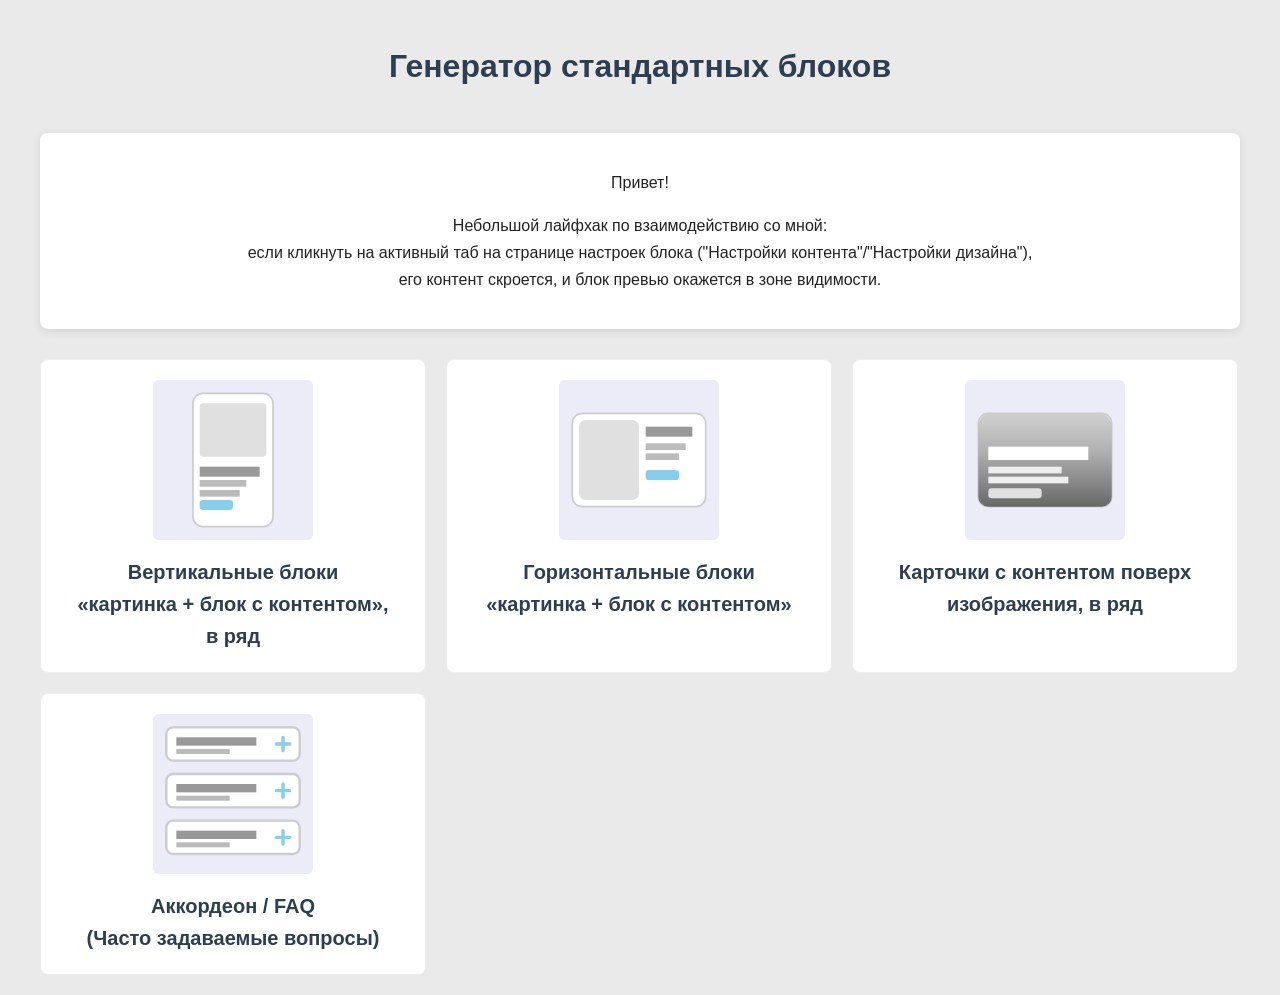
==== index.html @ a84084dd "Вдогонку, потеряла индексный файл." ====
<!DOCTYPE html>
<html lang="ru">
<head>
    <meta charset="UTF-8">
    <meta name="viewport" content="width=device-width, initial-scale=1.0">
    <title>Генератор стандартных блоков</title>
    <link rel="icon" type="image/svg+xml" href="favicon.svg">
    <link rel="stylesheet" href="styles/styles.css"> 
</head>
<body>

    <h1>Генератор стандартных блоков</h1>

    <nav id="sticky-nav" class="sticky-nav">
        <a href="#" class="nav-back" id="nav-back">← На главную</a>
        <span class="nav-separator">|</span>
        <a href="#nav-settings" class="nav-link" id="nav-settings">Настройки</a>
        <a href="#nav-preview" class="nav-link" id="nav-preview">Превью</a>
        <a href="#nav-code" class="nav-link" id="nav-code">Код</a>
        <a href="#nav-top" class="nav-link" id="nav-top">↑ Наверх</a>
    </nav>

    <div id="main-text-field" class="main-text-field">
        <div class="main-text-content">
            <p>Привет!</p>
            <p>Небольшой лайфхак по взаимодействию со мной: <br>если кликнуть на активный таб на странице настроек блока ("Настройки контента"/"Настройки дизайна"), его контент скроется, и блок превью окажется в зоне видимости.</p>
        </div>
    </div>

    <nav id="menu" class="sections-menu">
        <a class="menu-item" href="#vertical-section">
            <div class="menu-item-icon vertical"></div>
            <div class="menu-item-title">
                Вертикальные блоки<br>«картинка + блок с контентом»,<br>в ряд
            </div>
        </a>
        <a class="menu-item" href="#horizontal-section">
            <div class="menu-item-icon horizontal"></div>
            <div class="menu-item-title">
                Горизонтальные блоки<br>«картинка + блок с контентом»
            </div>
        </a>
                <a class="menu-item" href="#overlay-section">
            <div class="menu-item-icon overlay"></div>
            <div class="menu-item-title">
                Карточки с контентом поверх изображения, в ряд
            </div>
        </a>
        <a class="menu-item" href="#faq-section">
            <div class="menu-item-icon faq"></div>
            <div class="menu-item-title">
                Аккордеон / FAQ<br>(Часто задаваемые вопросы)
            </div>
        </a>
    </nav>

    <div class="section" id="vertical-section">
        <div class="back-to-menu">Выбрать другой тип блоков</div>
        <h2>Вертикальные блоки вида "картинка + блок с контентом", в ряд</h2>
        <div class="controls">
            <div class="control-group">
                <label>Количество блоков (2-6):</label>
                <input type="number" id="v-count" min="2" max="6" value="3" class="js-number-validate">
            </div>
            <div class="control-group">
                <label>Содержимое:</label>
                <div class="checkbox-group">
                    <label><input type="checkbox" id="v-img" checked> Картинка</label>
                    <label><input type="checkbox" id="v-title" checked> Заголовок</label>
                    <label><input type="checkbox" id="v-text" checked> Текст</label>
                    <label><input type="checkbox" id="v-btn" checked> Кнопка</label>
                </div>
            </div>
            <div class="control-group">
                <label>Тип ссылки:</label>
                <select id="v-link">
                    <option value="none">Без ссылки</option>
                    <option value="block">Весь блок — ссылка</option>
                    <option value="button">Только кнопка — ссылка</option>
                </select>
            </div>

            <div class="settings-tabs-container">
                <div class="tabs-header">
                    <div class="tab-btn active" data-tab="content">Настройки контента</div>
                    <div class="tab-btn" data-tab="advanced">Настройки дизайна</div>
                </div>
                <div class="tab-content content-settings">
                    <div class="settings-groups-wrapper">
                        <div class="control-group">
                            <label for="v-btn-general-text">Текст кнопки (общий для всех блоков):</label>
                            <input type="text" id="v-btn-general-text" value="Подробнее">
                        </div>
                    </div>
                    <div id="v-content-fields-container" class="content-fields-wrapper">
                        
                    </div>
                </div>
                <div class="tab-content advanced-settings hidden">
                    <div class="settings-groups-wrapper">

                        <div class="settings-group">
                            <div class="settings-group-header">Расположение и отступы</div>
                            <div class="settings-group-body">
                                <div class="control-group">
                                    <label>Расстояние между карточками (px):</label>
                                    <input type="number" id="v-gap" min="0" max="50" value="20">
                                </div>
                                <div class="control-group">
                                    <label>Выравнивание текста:</label>
                                    <select id="v-align">
                                        <option value="left">Влево</option>
                                        <option value="center">По центру</option>
                                        <option value="right">Вправо</option>
                                    </select>
                                </div>
                                <div class="control-group">
                                    <label>Выравнивание объектов:</label>
                                    <select id="v-flex-align">
                                        <option value="flex-start">Влево</option>
                                        <option value="center">По центру</option>
                                        <option value="flex-end">Вправо</option>
                                    </select>
                                </div>
                                <div class="control-group">
                                    <label>Внутренний отступ карточки (px):</label>
                                    <input type="number" id="v-padding" min="0" max="50" value="20">
                                </div>
                                <div class="control-group">
                                    <label>Скругление углов карточки (px):</label>
                                    <input type="number" id="v-radius" min="0" max="50" value="8">
                                </div>
                            </div>
                        </div>

                        <div class="settings-group">
                            <div class="settings-group-header">Граница блока</div>
                            <div class="settings-group-body">
                                <div class="control-group">
                                    <label><input type="checkbox" id="v-has-border" checked> Граница блока</label>
                                </div>
                                <div class="control-group">
                                    <label>Толщина границы (px):</label>
                                    <input type="number" id="v-border-width" min="0" max="10" value="1">
                                </div>
                                <div class="control-group">
                                    <label>Стиль границы:</label>
                                    <select id="v-border-style">
                                        <option value="solid" selected>Сплошная</option>
                                        <option value="dashed">Пунктирная</option>
                                        <option value="dotted">Точечная</option>
                                    </select>
                                </div>
                                <div class="control-group">
                                    <label>Цвет границы:</label>
                                    <input type="color" id="v-border-color" value="#eeeeee">
                                </div>
                            </div>
                        </div>

                        <div class="settings-group">
                            <div class="settings-group-header">Изображение</div>
                            <div class="settings-group-body">
                                <div class="control-group">
                                    <label>Соотношение сторон изображения (x/y):</label>
                                    <input type="text" id="v-img-aspect-ratio" value="3/2">
                                </div>
                                <div class="control-group">
                                    <label>Скругление углов изображения (px):</label>
                                    <input type="number" id="v-img-radius" min="0" max="50" value="4">
                                </div>
                                <div class="control-group">
                                    <label>Отступ изображения снизу (px):</label>
                                    <input type="number" id="v-img-margin" min="0" max="50" value="15">
                                </div>
                            </div>
                        </div>

                        <div class="settings-group">
                            <div class="settings-group-header">Заголовок</div>
                            <div class="settings-group-body">
                                <div class="control-group">
                                    <label><input type="checkbox" id="v-bold-title" checked> Жирный шрифт заголовка</label>
                                </div>
                                <div class="control-group">
                                    <label>Размер шрифта заголовка (px):</label>
                                    <input type="number" id="v-title-font-size" min="9" max="36" value="24">
                                </div>
                                <div class="control-group">
                                    <label>Цвет заголовка:</label>
                                    <input type="color" id="v-title-color" value="#333333">
                                </div>
                                <div class="control-group">
                                    <label>Отступ заголовка снизу (px):</label>
                                    <input type="number" id="v-title-margin" min="0" max="50" value="10">
                                </div>
                            </div>
                        </div>

                        <div class="settings-group">
                            <div class="settings-group-header">Текст</div>
                            <div class="settings-group-body">
                                <div class="control-group">
                                    <label>Размер шрифта текста (px):</label>
                                    <input type="number" id="v-text-font-size" min="7" max="24" value="16">
                                </div>
                                <div class="control-group">
                                    <label>Цвет текста:</label>
                                    <input type="color" id="v-text-color" value="#666666">
                                </div>
                                <div class="control-group">
                                    <label>Отступ текста снизу (px):</label>
                                    <input type="number" id="v-text-margin" min="0" max="50" value="15">
                                </div>
                            </div>
                        </div>

                        <div class="settings-group">
                            <div class="settings-group-header">Кнопка</div>
                            <div class="settings-group-body">
                                <div class="control-group">
                                    <label><input type="checkbox" id="v-wide-btn" checked> Кнопка на всю ширину</label>
                                </div>
                                <div class="control-group">
                                    <label>Цвет текста кнопки:</label>
                                    <input type="color" id="v-btn-text-color" value="#ffffff">
                                </div>
                                <div class="control-group">
                                    <label>Цвет текста кнопки при наведении:</label>
                                    <input type="color" id="v-btn-hover-text-color" value="#ffffff">
                                </div>
                                <div class="control-group">
                                    <label>Фон кнопки:</label>
                                    <input type="color" id="v-btn-color" value="#3498db">
                                </div>
                                <div class="control-group">
                                    <label>Фон кнопки при наведении:</label>
                                    <input type="color" id="v-btn-hover-color" value="#2980b9">
                                </div>
                                <div class="control-group">
                                    <label><input type="checkbox" id="v-bold-btn"> Жирный шрифт кнопки</label>
                                </div>
                                <div class="control-group">
                                    <label>Размер шрифта кнопки (px):</label>
                                    <input type="number" id="v-btn-font-size" min="7" max="24" value="16">
                                </div>
                                <div class="control-group">
                                    <label>Скругление углов кнопки (px):</label>
                                    <input type="number" id="v-btn-radius" min="0" max="50" value="4">
                                </div>
                            </div>
                        </div>

                        <div class="settings-group">
                            <div class="settings-group-header">Тени</div>
                            <div class="settings-group-body">
                                <div class="control-group">
                                    <label><input type="checkbox" id="v-enable-shadow" checked> Включить тени</label>
                                </div>      
                                <div class="control-group shadow-input-group">
                                    <label><input type="checkbox" id="v-has-shadow-always"> Постоянная тень (CSS-строка):</label>
                                    <input type="text" id="v-shadow-always-value" value="0 2px 10px rgba(0,0,0,0.1)" class="full-width-input">
                                </div>
                                <div class="control-group shadow-input-group">
                                    <label><input type="checkbox" id="v-has-shadow-hover"> Тень при наведении (CSS-строка):</label>
                                    <input type="text" id="v-shadow-hover-value" class="full-width-input"> 
                                </div>
                            </div>
                        </div>

                        <div class="settings-group">
                            <div class="settings-group-header">Кастомные CSS-классы</div>
                            <div class="settings-group-body">
                                <div class="control-group">
                                    <label for="v-custom-wrapper-class">Кастомный класс обёртки:</label>
                                    <input type="text" id="v-custom-wrapper-class" value="" placeholder="my-section my-section--cards" class="full-width-input">
                                </div>
                                <div class="control-group">
                                    <label for="v-custom-item-class">Кастомный класс item:</label>
                                    <input type="text" id="v-custom-item-class" value="" placeholder="my-card" class="full-width-input">
                                </div>
                            </div>
                        </div>

                    </div>
                </div>

            </div>

        </div>
        
        <div class="outputs">
            <div class="output-box">
                <div class="output-label">CSS
                    <button class="copy-btn" onclick="copyToClipboard('v-css', this)">Копировать</button>
                </div>
                <textarea id="v-css" readonly></textarea>
            </div>
            <div class="output-box">
                <div class="output-label">HTML
                    <button class="copy-btn" onclick="copyToClipboard('v-html', this)">Копировать</button>
                </div>
                <textarea id="v-html" readonly></textarea>
            </div>
        </div>
    </div>

    <div class="section" id="horizontal-section">
        <div class="back-to-menu">Выбрать другой тип блоков</div>
        <h2>Горизонтальные блоки вида "картинка + блок с контентом"</h2>
        <div class="controls">
            <div class="control-group">
                <label>Количество блоков (1-10):</label>
                <input type="number" id="h-count" min="1" max="10" value="3" class="js-number-validate">
            </div>
            <div class="control-group">
                <label>Содержимое (изображение есть всегда):</label>
                <div class="checkbox-group">
                    <label><input type="checkbox" id="h-title" checked> Заголовок</label>
                    <label><input type="checkbox" id="h-text" checked> Текст</label>
                    <label><input type="checkbox" id="h-btn" checked> Кнопка</label>
                </div>
            </div>
            <div class="control-group">
                <label>Настройки:</label>
                <div class="checkbox-group">
                    <label><input type="checkbox" id="h-reverse"> Начать с реверса</label>
                </div>
                <select id="h-link" style="margin-top:5px">
                    <option value="none">Без ссылки</option>
                    <option value="block">Весь блок — ссылка</option>
                    <option value="button">Только кнопка — ссылка</option>
                </select>
            </div>

            <div class="settings-tabs-container">
                <div class="tabs-header">
                    <div class="tab-btn active" data-tab="content">Настройки контента</div>
                    <div class="tab-btn" data-tab="advanced">Настройки дизайна</div>
                </div>
                 <div class="tab-content content-settings">
                    <div class="settings-groups-wrapper">
                        <div class="control-group">
                            <label for="h-btn-general-text">Текст кнопки (общий для всех блоков):</label>
                            <input type="text" id="h-btn-general-text" value="Подробнее">
                        </div>
                    </div>
                    <div id="h-content-fields-container" class="content-fields-wrapper">
                        
                    </div>
                </div>
                <div class="tab-content advanced-settings hidden">
                    <div class="settings-groups-wrapper">

                        <div class="settings-group">
                            <div class="settings-group-header">Расположение и отступы</div>
                            <div class="settings-group-body">
                                <div class="control-group">
                                    <label for="h-img-width">Ширина изображения в % (20-80):</label>
                                    <input type="number" id="h-img-width" min="20" max="80" value="50">
                                </div>
                                <div class="control-group">
                                    <label>Расстояние между блоками (px):</label>
                                    <input type="number" id="h-gap" min="0" max="100" value="30">
                                </div>
                                <div class="control-group">
                                    <label>Внутренний отступ карточки (px):</label>
                                    <input type="number" id="h-padding" min="0" max="50" value="20">
                                </div>
                                <div class="control-group">
                                    <label>Скругление углов блока (px):</label>
                                    <input type="number" id="h-radius" min="0" max="50" value="8">
                                </div>
                                <div class="control-group">
                                    <label>Скругление картинки (px):</label>
                                    <input type="number" id="h-img-radius" min="0" max="50" value="4">
                                </div>
                            </div>
                        </div>

                        <div class="settings-group">
                            <div class="settings-group-header">Граница блока</div>
                            <div class="settings-group-body">
                                <div class="control-group">
                                    <label><input type="checkbox" id="h-has-border"> Включить границу</label>
                                </div>
                                <div class="control-group">
                                    <label>Цвет границы:</label>
                                    <input type="color" id="h-border-color" value="#eeeeee">
                                </div>
                                <div class="control-group">
                                    <label>Толщина границы (px):</label>
                                    <input type="number" id="h-border-width" min="0" max="10" value="1">
                                </div>
                            </div>
                        </div>

                        <div class="settings-group">
                            <div class="settings-group-header">Текст и заголовок</div>
                            <div class="settings-group-body">
                                <div class="control-group">
                                    <label>Размер шрифта заголовка (px):</label>
                                    <input type="number" id="h-title-font-size" min="12" max="48" value="20">
                                </div>
                                <div class="control-group">
                                    <label>Цвет заголовка:</label>
                                    <input type="color" id="h-title-color" value="#333333">
                                </div>
                                <div class="control-group">
                                    <label>Размер шрифта текста (px):</label>
                                    <input type="number" id="h-text-font-size" min="10" max="24" value="16">
                                </div>
                                <div class="control-group">
                                    <label>Цвет текста:</label>
                                    <input type="color" id="h-text-color" value="#666666">
                                </div>
                            </div>
                        </div>

                        <div class="settings-group">
                            <div class="settings-group-header">Кнопка</div>
                            <div class="settings-group-body">
                                <div class="control-group">
                                    <label>Цвет текста кнопки:</label>
                                    <input type="color" id="h-btn-text-color" value="#ffffff">
                                </div>
                                <div class="control-group">
                                    <label>Цвет текста кнопки при наведении:</label>
                                    <input type="color" id="h-btn-hover-text-color" value="#ffffff">
                                </div>
                                <div class="control-group">
                                    <label>Фон кнопки:</label>
                                    <input type="color" id="h-btn-color" value="#3498db">
                                </div>
                                <div class="control-group">
                                    <label>Фон кнопки при наведении:</label>
                                    <input type="color" id="h-btn-hover-color" value="#2980b9">
                                </div>
                                <div class="control-group">
                                    <label>Размер шрифта кнопки (px):</label>
                                    <input type="number" id="h-btn-font-size" min="10" max="24" value="16">
                                </div>
                            </div>
                        </div>

                        <div class="settings-group">
                            <div class="settings-group-header">Тени</div>
                            <div class="settings-group-body">
                                <div class="control-group">
                                    <label><input type="checkbox" id="h-enable-shadow" checked> Включить тени</label>
                                </div>      
                                <div class="control-group shadow-input-group">
                                    <label><input type="checkbox" id="h-has-shadow-always"> Постоянная тень (CSS-строка):</label>
                                    <input type="text" id="h-shadow-always-value" value="0 2px 10px rgba(0,0,0,0.1)" class="full-width-input">
                                </div>
                                <div class="control-group shadow-input-group">
                                    <label><input type="checkbox" id="h-has-shadow-hover"> Тень при наведении (CSS-строка):</label>
                                    <input type="text" id="h-shadow-hover-value" class="full-width-input"> 
                                </div>
                            </div>
                        </div>

                        <div class="settings-group">
                            <div class="settings-group-header">Кастомные CSS-классы</div>
                            <div class="settings-group-body">
                                <div class="control-group">
                                    <label for="h-custom-wrapper-class">Кастомный класс обёртки:</label>
                                    <input type="text" id="h-custom-wrapper-class" value="" placeholder="my-section my-section--rows" class="full-width-input">
                                </div>
                                <div class="control-group">
                                    <label for="h-custom-item-class">Кастомный класс item:</label>
                                    <input type="text" id="h-custom-item-class" value="" placeholder="my-row" class="full-width-input">
                                </div>
                            </div>
                        </div>

                    </div>
                </div>
            </div>
        </div>
        
        <div class="outputs">
            <div class="output-box">
                <div class="output-label">CSS
                    <button class="copy-btn" onclick="copyToClipboard('h-css', this)">Копировать</button>
                </div>
                <textarea id="h-css" readonly></textarea>
            </div>
            <div class="output-box">
                <div class="output-label">HTML
                    <button class="copy-btn" onclick="copyToClipboard('h-html', this)">Копировать</button>
                </div>
                <textarea id="h-html" readonly></textarea>
            </div>
        </div>
    </div>

    <div class="section" id="overlay-section">
        <div class="back-to-menu">Выбрать другой тип блоков</div>
        <h2>Карточки с контентом поверх изображения, в ряд</h2>
        <div class="controls">
            <div class="control-group">
                <label>Количество в ряду (1-6):</label>
                <input type="number" id="o-count" min="1" max="6" value="3" class="js-number-validate">
            </div>        
            <div class="control-group">
                <label>Содержимое:</label>
                <div class="checkbox-group">
                    <label><input type="checkbox" id="o-title" checked> Заголовок</label>
                    <label><input type="checkbox" id="o-text" checked> Текст</label>
                    <label><input type="checkbox" id="o-btn" checked> Кнопка</label>
                </div>
            </div>
            <div class="control-group">
                <label>Ссылка:</label>
                <select id="o-link">
                    <option value="none">Нет</option>
                    <option value="block">Вся карточка</option>
                    <option value="button">Только кнопка</option>
                </select>
            </div>

            <div class="settings-tabs-container">
                <div class="tabs-header">
                    <div class="tab-btn active" data-tab="content">Настройки контента</div>
                    <div class="tab-btn" data-tab="advanced">Настройки дизайна</div>
                </div>
                 <div class="tab-content content-settings">
                    <div class="settings-groups-wrapper">
                        <div class="control-group">
                            <label for="o-btn-general-text">Текст кнопки (общий для всех блоков):</label>
                            <input type="text" id="o-btn-general-text" value="Подробнее">
                        </div>
                    </div>
                    <div id="o-content-fields-container" class="content-fields-wrapper">
                        
                    </div>
                </div>
                <div class="tab-content advanced-settings hidden">
                    <div class="settings-groups-wrapper">

                        <div class="settings-group">
                            <div class="settings-group-header">Расположение и отступы</div>
                            <div class="settings-group-body">
                                <div class="control-group">
                                    <label>Соотношение сторон:</label>
                                    <select id="o-ratio">
                                        <option value="3/2">3:2 (Альбомное)</option>
                                        <option value="1/1">1:1 (Квадрат)</option>
                                        <option value="unset">Под контент</option>
                                    </select>
                                </div>
                                <div class="control-group">
                                    <label>Выравнивание текста:</label>
                                    <select id="o-align">
                                        <option value="left">Слева</option>
                                        <option value="center">По центру</option>
                                        <option value="right">Справа</option>
                                    </select>
                                </div>
                                <div class="control-group">
                                    <label>Вертикальное выравнивание:</label>
                                    <select id="o-valign">
                                        <option value="flex-start">Сверху</option>
                                        <option value="center">По центру</option>
                                        <option value="flex-end" selected>Снизу</option>
                                        <option value="stretch-bottom-button">Растянуть + кнопка внизу</option>
                                    </select>
                                </div>
                                <div class="control-group">
                                    <label>Углы карточки:</label>
                                    <select id="o-radius">
                                        <option value="12px">Скругленные</option>
                                        <option value="0px">Прямые</option>
                                    </select>
                                </div>
                            </div>
                        </div>

                        <div class="settings-group">
                            <div class="settings-group-header">Текст и заголовок</div>
                            <div class="settings-group-body">
                                <div class="control-group">
                                    <label><input type="checkbox" id="o-bold-title" checked> Жирный шрифт заголовка</label>
                                </div>
                                <div class="control-group">
                                    <label>Размер шрифта заголовка (px):</label>
                                    <input type="number" id="o-title-font-size" min="12" max="48" value="24">
                                </div>
                                <div class="control-group">
                                    <label>Цвет заголовка:</label>
                                    <input type="color" id="o-title-color" value="#ffffff">
                                </div>
                                <div class="control-group">
                                    <label>Размер шрифта текста (px):</label>
                                    <input type="number" id="o-text-font-size" min="10" max="24" value="16">
                                </div>
                                <div class="control-group">
                                    <label>Цвет текста:</label>
                                    <input type="color" id="o-text-color" value="#ffffff">
                                </div>
                            </div>
                        </div>

                        <div class="settings-group">
                            <div class="settings-group-header">Кнопка</div>
                            <div class="settings-group-body">
                                <div class="control-group">
                                    <label>Цвет текста кнопки:</label>
                                    <input type="color" id="o-btn-text-color" value="#000000">
                                </div>
                                <div class="control-group">
                                    <label>Цвет текста кнопки при наведении:</label>
                                    <input type="color" id="o-btn-hover-text-color" value="#000000">
                                </div>
                                <div class="control-group">
                                    <label>Фон кнопки:</label>
                                    <input type="color" id="o-btn-color" value="#ffffff">
                                </div>
                                <div class="control-group">
                                    <label>Фон кнопки при наведении:</label>
                                    <input type="color" id="o-btn-hover-color" value="#f0f0f0">
                                </div>
                                <div class="control-group">
                                    <label>Размер шрифта кнопки (px):</label>
                                    <input type="number" id="o-btn-font-size" min="10" max="24" value="16">
                                </div>
                                <div class="control-group">
                                    <label>Скругление углов кнопки (px):</label>
                                    <input type="number" id="o-btn-radius" min="0" max="50" value="4">
                                </div>
                            </div>
                        </div>

                        <div class="settings-group">
                            <div class="settings-group-header">Градиент (overlay)</div>
                            <div class="settings-group-body">
                                <div class="control-group">
                                    <label><input type="checkbox" id="o-enable-custom-gradient" checked> Включить кастомный градиент</label>
                                </div>
                                <div class="control-group full-width">
                                    <label for="o-gradient-value">CSS-строка градиента:</label>
                                    <input type="text" id="o-gradient-value" value="linear-gradient(to top, rgba(0,0,0,0.8) 0%, rgba(0,0,0,0.2) 60%, transparent 100%)" class="full-width-input">
                                </div>
                            </div>
                        </div>

                        <div class="settings-group">
                            <div class="settings-group-header">Кастомные CSS-классы</div>
                            <div class="settings-group-body">
                                <div class="control-group">
                                    <label for="o-custom-wrapper-class">Кастомный класс обёртки:</label>
                                    <input type="text" id="o-custom-wrapper-class" value="" placeholder="my-section my-section--overlay" class="full-width-input">
                                </div>
                                <div class="control-group">
                                    <label for="o-custom-item-class">Кастомный класс item:</label>
                                    <input type="text" id="o-custom-item-class" value="" placeholder="my-overlay-card" class="full-width-input">
                                </div>
                            </div>
                        </div>

                    </div>
                </div>
            </div>

        </div>
        
        <div class="outputs">
            <div class="output-box">
                <div class="output-label">CSS
                    <button class="copy-btn" onclick="copyToClipboard('o-css', this)">Копировать</button>
                </div>
                <textarea id="o-css" readonly></textarea>
            </div>
            <div class="output-box">
                <div class="output-label">HTML
                    <button class="copy-btn" onclick="copyToClipboard('o-html', this)">Копировать</button>
                </div>
                <textarea id="o-html" readonly></textarea>
            </div>
        </div>
    </div>

        <div class="section" id="faq-section">
        <div class="back-to-menu">Выбрать другой тип блоков</div>
        <h2>Аккордеон / FAQ (Часто задаваемые вопросы)</h2>
        <div class="controls">
            <div class="control-group">
                <label>Количество вопросов (1-20):</label>
                <input type="number" id="f-count" min="1" max="20" value="3" class="js-number-validate">
            </div>

            <div class="settings-tabs-container">
                <div class="tabs-header">
                    <div class="tab-btn active" data-tab="content">Настройки контента</div>
                    <div class="tab-btn" data-tab="advanced">Настройки дизайна</div>
                </div>
                <div class="tab-content content-settings">
                    <div id="f-content-fields-container" class="content-fields-wrapper">

                    </div>
                </div>
                <div class="tab-content advanced-settings hidden">
                    <div class="settings-groups-wrapper">

                        <div class="settings-group">
                            <div class="settings-group-header">Отступы и фон</div>
                            <div class="settings-group-body">
                                <div class="control-group">
                                    <label>Расстояние между блоками (px):</label>
                                    <input type="number" id="f-gap" min="0" max="50" value="10">
                                </div>
                                <div class="control-group">
                                    <label>Внутренний отступ (px):</label>
                                    <input type="number" id="f-padding" min="0" max="50" value="20">
                                </div>
                                <div class="control-group">
                                    <label>Скругление углов (px):</label>
                                    <input type="number" id="f-radius" min="0" max="50" value="8">
                                </div>
                                <div class="control-group">
                                    <label>Фон вопроса:</label>
                                    <input type="color" id="f-title-bg-color" value="#f9f9f9">
                                </div>
                                <div class="control-group">
                                    <label>Фон вопроса при наведении:</label>
                                    <input type="color" id="f-title-hover-bg-color" value="#f0f0f0">
                                </div>
                                <div class="control-group">
                                    <label>Фон ответа:</label>
                                    <input type="color" id="f-content-bg-color" value="#ffffff">
                                </div>
                            </div>
                        </div>

                        <div class="settings-group">
                            <div class="settings-group-header">Граница</div>
                            <div class="settings-group-body">
                                <div class="control-group">
                                    <label><input type="checkbox" id="f-has-border" checked> Включить границу</label>
                                </div>
                                <div class="control-group">
                                    <label>Толщина границы (px):</label>
                                    <input type="number" id="f-border-width" min="0" max="10" value="1">
                                </div>
                                <div class="control-group">
                                    <label>Цвет границы:</label>
                                    <input type="color" id="f-border-color" value="#eeeeee">
                                </div>
                            </div>
                        </div>

                        <div class="settings-group">
                            <div class="settings-group-header">Шрифт и иконка</div>
                            <div class="settings-group-body">
                                <div class="control-group">
                                    <label><input type="checkbox" id="f-bold-title" checked> Жирный шрифт вопроса</label>
                                </div>
                                <div class="control-group">
                                    <label>Размер шрифта вопроса (px):</label>
                                    <input type="number" id="f-title-font-size" min="12" max="36" value="18">
                                </div>
                                <div class="control-group">
                                    <label>Цвет шрифта вопроса:</label>
                                    <input type="color" id="f-title-color" value="#333333">
                                </div>
                                <div class="control-group">
                                    <label>Размер шрифта ответа (px):</label>
                                    <input type="number" id="f-text-font-size" min="10" max="24" value="15">
                                </div>
                                <div class="control-group">
                                    <label>Цвет шрифта ответа:</label>
                                    <input type="color" id="f-text-color" value="#666666">
                                </div>
                                <div class="control-group">
                                    <label>Тип иконки:</label>
                                    <select id="f-icon-type">
                                        <option value="plus" selected>Плюс / Минус</option>
                                        <option value="chevron">Стрелочка</option>
                                    </select>
                                </div>
                                <div class="control-group">
                                    <label>Цвет иконки:</label>
                                    <input type="color" id="f-icon-color" value="#7e5daf">
                                </div>
                            </div>
                        </div>

                        <div class="settings-group">
                            <div class="settings-group-header">Кастомные классы</div>
                            <div class="settings-group-body">
                                <div class="control-group">
                                    <label>Кастомный класс обёртки:</label>
                                    <input type="text" id="f-custom-wrapper-class" placeholder="my-faq">
                                </div>
                                <div class="control-group">
                                    <label>Кастомный класс вопроса:</label>
                                    <input type="text" id="f-custom-item-class" placeholder="my-faq-item">
                                </div>
                            </div>
                        </div>

                    </div>
                </div>

            </div>

        </div>
        
        <div class="outputs">
            <div class="output-box">
                <div class="output-label">CSS
                    <button class="copy-btn" onclick="copyToClipboard('f-css', this)">Копировать</button>
                </div>
                <textarea id="f-css" readonly></textarea>
            </div>
            <div class="output-box">
                <div class="output-label">HTML
                    <button class="copy-btn" onclick="copyToClipboard('f-html', this)">Копировать</button>
                </div>
                <textarea id="f-html" readonly></textarea>
            </div>
        </div>
    </div>

    <script src="js/common.js"></script>
    <script src="js/vertical.js"></script>
    <script src="js/horizontal.js"></script>
    <script src="js/overlay.js"></script>
    <script src="js/faq.js"></script>
</body>
</html>
---- styles/styles.css ----
body {
    font-family: -apple-system, BlinkMacSystemFont, "Segoe UI", Roboto, Helvetica, Arial, sans-serif;
    line-height: 1.6;
    color: #333;
    max-width: 1200px;
    margin: 0 auto;
    padding: 20px;
    background-color: #eaeaea;
}
h1, h2 { 
    color: #2c3e50; 
}
h1 {
    margin-bottom: 40px;
    text-align: center;
}
h2 {
    margin-top: 0;
}
.section {
    background: #fff;
    padding: 20px;
    border-radius: 8px;
    box-shadow: 0 2px 10px rgba(0,0,0,0.1);
    margin-bottom: 30px;
}
.section {
    display: none;
}
.sections-menu {
    display: flex;
    flex-wrap: wrap;
    gap: 20px;
    padding: 0;
    box-shadow: none;
    background: transparent;
}
.menu-item {
    display: flex;
    flex-direction: column;
    align-items: center;
    text-align: center;
    width: calc(33% - 10px);
    border-radius: 8px;
    padding: 20px;
    box-sizing: border-box;
    border: 1px solid #eeeeee;
    transition: 0.3s;
    cursor: pointer;
    text-decoration: none;
    background: #fff;
}
.menu-item-icon {
    width: 160px;
    height: 160px;
    background-position: center;
    background-repeat: no-repeat;
    background-size: contain;
    margin-bottom: 16px;
    flex-shrink: 0;
    background-color: #ebecf7;
    border-radius: 6px;
}
.menu-item-icon.vertical {
    background-image: url('../img/vertical-icon.svg');
}
.menu-item-icon.horizontal {
    background-image: url('../img/horizontal-icon.svg');
}
.menu-item-icon.overlay {
    background-image: url('../img/overlay-icon.svg');
}
.menu-item-icon.faq {
    background-image: url('../img/faq-icon.svg');
}
.menu-item-title {
    font-weight: 600;
    font-size: 20px;
    color: #2c3e50;
}
.menu-item:hover {
    box-shadow: 0 2px 10px rgba(0,0,0,0.1);
    text-decoration: none;
}
.menu-item:hover .menu-item-title {
    color: #7e5daf;
}

.back-to-menu {
    border-bottom: 1px dotted #7e5daf;
    color: #7e5daf;
    cursor: pointer;
    font-size: 16px;
    transition: 0.3s;
    display: flex;
    align-items: center;
    width: fit-content;
    padding: 0 6px;
    margin-bottom: 24px;
}
.back-to-menu::before {
    content: '';
    transform: rotate(45deg);
    width: 4px;
    height: 4px;
    border-left: 2px solid #7e5daf;
    border-bottom: 2px solid #7e5daf;
    flex-shrink: 0;
    margin-right: 6px;
}
.back-to-menu:hover { 
    color: #5b437e; 
}
.back-to-menu:hover::before {
    border-color: #5b437e;
}
.controls {
    display: flex;
    justify-content: space-between;
    gap: 20px;
    margin-bottom: 20px;
    flex-wrap: wrap;
}
.control-group {
    display: flex;
    flex-direction: column;
    gap: 8px;
}
label { 
    font-weight: bold; font-size: 0.9em; 
}
input[type="number"], input[type="text"], select {
    padding: 8px;
    border: 1px solid #ccc;
    border-radius: 4px;
}
input[type="color"] {
    border: 1px solid #ccc;
    border-radius: 4px;
    height: 35px;
    background: transparent;
    padding: 2px;
}
.checkbox-group {
    display: flex;
    flex-wrap: wrap;
    gap: 10px;
}
.checkbox-group label {
    font-weight: normal;
    display: flex;
    align-items: center;
    gap: 5px;
    cursor: pointer;
}
button {
    background-color: #7e5daf;
    color: white;
    border: none;
    padding: 12px 24px;
    border-radius: 4px;
    cursor: pointer;
    font-size: 16px;
    transition: background 0.3s;
}
button:hover { 
    background-color: #5b437e; 
}

.outputs {
    display: flex;
    justify-content: space-between;
    gap: 20px;
    margin-top: 20px;
}
.output-box {
    display: flex;
    flex-direction: column;
    width: calc(50% - 10px);
}
textarea {
    width: 100%;
    height: 300px;
    font-family: monospace;
    padding: 10px;
    border: 1px solid #ddd;
    border-radius: 4px;
    resize: vertical;
    background: #272822;
    color: #f8f8f2;
    box-sizing: border-box;
}
.output-label {
    font-weight: bold;
    margin-bottom: 5px;
    display: flex;
    justify-content: space-between;
    align-items: center;
    margin-bottom: 5px;
    font-weight: bold;
}

.copy-btn {
    padding: 6px 12px;
    font-size: 14px;
    cursor: pointer;
    background: #7e5daf;
    border: none;
    border-radius: 4px;
    transition: 0.3s ease-in-out;
}
.copy-btn:hover {
    background: #5b437e;
}
.live-demo-wrapper {
    margin-top: 20px;
    margin-bottom: 20px;
    padding: 20px;
    background: #f9f9f9;
    border: 2px dashed #7e5daf;
    border-radius: 8px;
}
.live-demo-wrapper h3 {
    margin-top: 0;
    margin-bottom: 0;
    color: #7e5daf;
}

.advanced-settings, 
.content-settings {
    display: flex;
    gap: 8px 24px;
    flex-wrap: wrap;
    width: 100%;
}

.advanced-settings .control-group, 
.content-settings .control-group {
    margin-bottom: 10px;
}

.settings-tabs-container {
    width: 100%;
}

.tabs-header {
    display: flex;
    justify-content: center;
    gap: 10px; 
    margin-bottom: 20px;
    background: #f4f4f4;
    padding: 6px;
    border-radius: 10px;
    width: fit-content;
    margin-left: auto;
    margin-right: auto;
}

.tab-btn {
    cursor: pointer;
    padding: 8px 20px;
    border-radius: 8px;
    transition: 0.3s;
    color: #555;
    background: transparent;
    font-size: 14px;
    font-weight: 500;
    user-select: none;
}

.tab-btn:hover {
    background: rgba(126, 93, 175, 0.1);
}

.tab-btn.active {
    background: #7e5daf; 
    color: #ffffff;   
    box-shadow: 0 4px 6px rgba(0,0,0,0.1);
}

.tab-content.hidden {
    display: none;
}

.divider {
    width: 100%;
    border: none;
    border-top: 1px dashed #ccc;
    margin: 0;
}

.settings-groups-wrapper {
    display: flex;
    flex-direction: column;
    gap: 16px;
    width: 100%;
}

.settings-group {
    background: #fafafa;
    border: 1px solid #e8e8e8;
    border-radius: 10px;
    overflow: hidden;
    transition: box-shadow 0.2s;
}

.settings-group:hover {
    box-shadow: 0 2px 8px rgba(0,0,0,0.06);
}

.settings-group-header {
    background: #7a7a7a;
    color: #ffffff;
    font-weight: 600;
    font-size: 13px;
    padding: 8px 14px;
    letter-spacing: 0.2px;
}

.settings-group-body {
    display: flex;
    flex-wrap: wrap;
    gap: 10px 20px;
    padding: 12px 14px;
    align-items: flex-start;
}

.settings-group-body .control-group {
    margin-bottom: 0;
    flex: 0 1 auto;
    min-width: 200px;
}

.settings-group-body .control-group.full-width {
    flex: 1 1 100%;
}

.settings-group-body input[type="number"],
.settings-group-body input[type="text"],
.settings-group-body select {
    background: #fff;
    border-color: #ddd;
    max-width: 240px;
}

.settings-group-body input[type="color"] {
    width: 50px;
}

.settings-group-body input[type="number"]:focus,
.settings-group-body input[type="text"]:focus,
.settings-group-body select:focus {
    border-color: #7e5daf;
    outline: none;
    box-shadow: 0 0 0 3px rgba(126, 93, 175, 0.15);
}

.content-fields-wrapper {
    display: grid;
    grid-template-columns: repeat(auto-fit, minmax(300px, 1fr));
    width: 100%;
    gap: 20px;
}

.block-content-inputs {
    background: #fafafa;
    border: 1px solid #e0e0e0;
    border-radius: 10px;
    overflow: hidden;
    transition: box-shadow 0.2s;
}

.block-content-inputs:hover {
    box-shadow: 0 3px 12px rgba(0,0,0,0.08);
}

.block-content-inputs h4 {
    margin: 0;
    padding: 8px 14px;
    font-size: 13px;
    font-weight: 600;
    color: #ffffff;
    background: #7a7a7a;
    border-bottom: none;
}

.block-content-inputs > .control-group {
    padding: 8px 14px 4px;
}

.block-content-inputs > .control-group:last-child {
    padding-bottom: 12px;
}

.block-content-inputs .control-group label {
    font-weight: 600;
    color: #444;
    font-size: 12.5px;
}

.block-content-inputs input[type="text"],
.block-content-inputs textarea {
    background: #ffffff;
    border: 1px solid #ddd;
    border-radius: 5px;
    font-size: 13px;
}

.block-content-inputs input[type="text"]:focus,
.block-content-inputs textarea:focus {
    border-color: #7e5daf;
    outline: none;
    box-shadow: 0 0 0 3px rgba(126, 93, 175, 0.15);
}

.block-content-inputs input[type="text"],
.block-content-inputs textarea {
    color: #333;
}

.block-content-inputs textarea {
    height: 70px;
    resize: vertical;
    font-family: inherit;
}

.sticky-nav {
    position: sticky;
    top: 0;
    z-index: 1000;
    display: none;
    align-items: center;
    justify-content: center;
    gap: 12px;
    background: #7e5daf;
    color: #fff;
    padding: 10px 20px;
    border-radius: 0 0 8px 8px;
    box-shadow: 0 2px 10px rgba(0,0,0,0.2);
    margin-bottom: 20px;
    flex-wrap: wrap;
}

.sticky-nav.visible {
    display: flex;
}

.sticky-nav .nav-link,
.sticky-nav .nav-back {
    color: #fff;
    text-decoration: none;
    font-size: 14px;
    font-weight: 500;
    padding: 4px 10px;
    border-radius: 4px;
    transition: background 0.2s;
    cursor: pointer;
}

.sticky-nav .nav-link:hover,
.sticky-nav .nav-back:hover {
    background: rgba(255,255,255,0.2);
    text-decoration: none;
}

.sticky-nav .nav-separator {
    color: rgba(255,255,255,0.5);
    font-size: 14px;
}

.main-text-field {
    background: #fff;
    padding: 20px;
    border-radius: 8px;
    box-shadow: 0 2px 10px rgba(0,0,0,0.1);
    margin-bottom: 30px;
    line-height: 1.7;
    color: #222;
    font-size: 16px;
    text-align: center;  
}

.main-text-content {
    max-width: 800px;
    margin-left: auto;
    margin-right: auto;
}

@media (max-width: 768px) {
    .outputs { 
        flex-direction: column;
    }
    .output-box {
        width: 100%;
    }
    .sections-menu {
        padding: 15px;
    }
    .menu-item {
        width: 100%;
        max-width: none;
        padding: 20px;
    }
    .menu-item-title {
        font-size: 20px;
    }
    .settings-group-body {
        flex-direction: column;
        gap: 10px;
    }
    .settings-group-body .control-group {
        min-width: 100%;
    }
    .settings-group-body input[type="number"],
    .settings-group-body input[type="text"],
    .settings-group-body select {
        max-width: none;
    }
    .sticky-nav {
        gap: 6px;
        padding: 8px 10px;
    }
    .sticky-nav .nav-link,
    .sticky-nav .nav-back {
        font-size: 12px;
        padding: 3px 6px;
    }
}
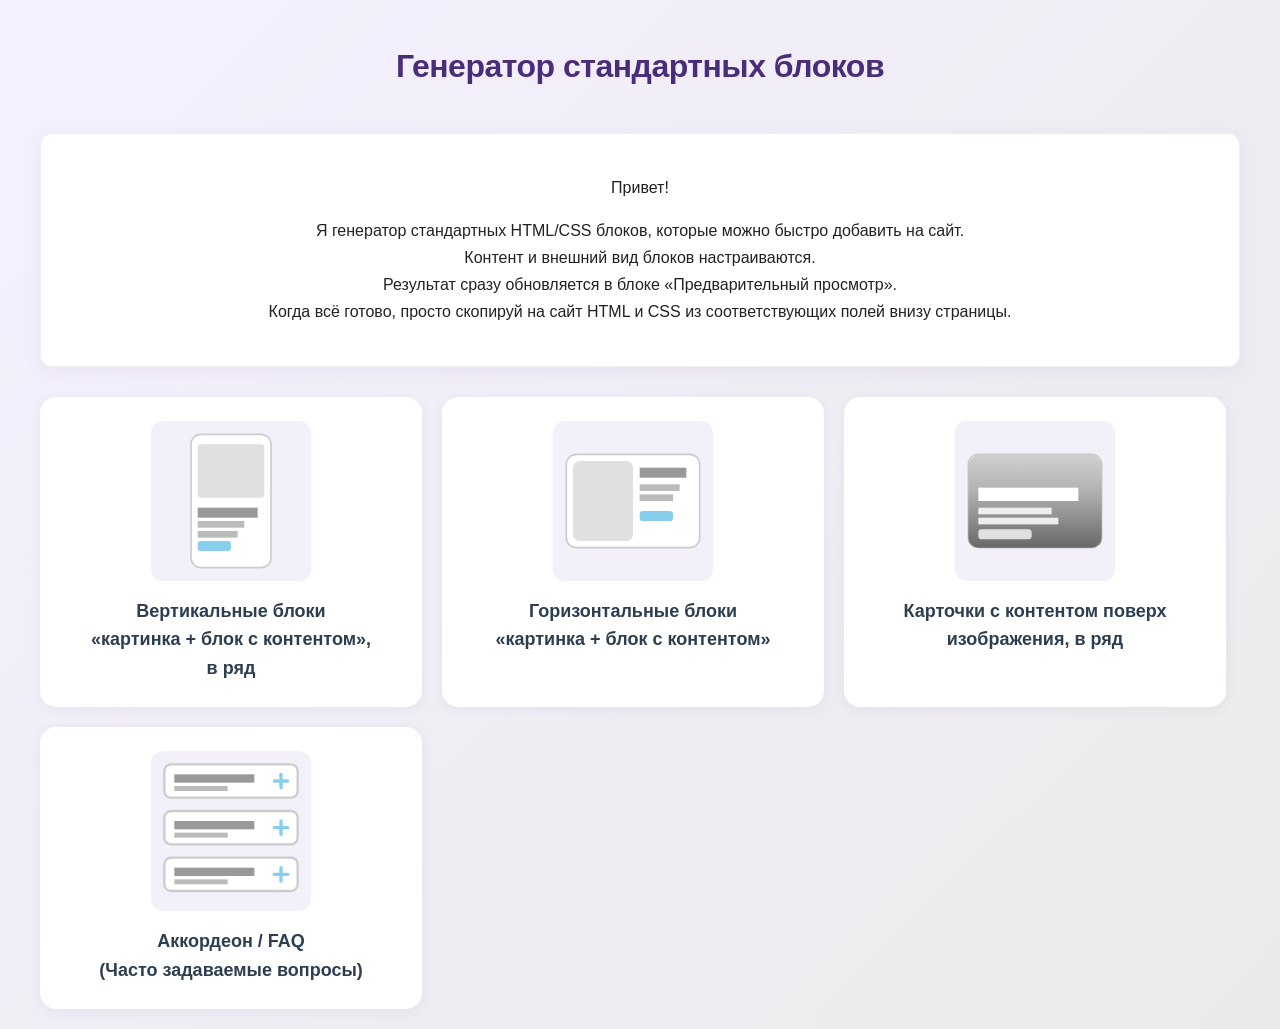
==== commit b61012ff: "Правки внешнего вида, замена текста." ====
--- a/index.html
+++ b/index.html
@@ -23,7 +23,10 @@
     <div id="main-text-field" class="main-text-field">
         <div class="main-text-content">
             <p>Привет!</p>
-            <p>Небольшой лайфхак по взаимодействию со мной: <br>если кликнуть на активный таб на странице настроек блока ("Настройки контента"/"Настройки дизайна"), его контент скроется, и блок превью окажется в зоне видимости.</p>
+            <p>Я генератор стандартных HTML/CSS блоков, которые можно быстро добавить на сайт.<br>
+            Контент и внешний вид блоков настраиваются.<br> 
+            Результат сразу обновляется в блоке «Предварительный просмотр».<br> 
+            Когда всё готово, просто скопируй на сайт HTML и CSS из соответствующих полей внизу страницы.</p>
         </div>
     </div>
 
@@ -55,7 +58,6 @@
     </nav>
 
     <div class="section" id="vertical-section">
-        <div class="back-to-menu">Выбрать другой тип блоков</div>
         <h2>Вертикальные блоки вида "картинка + блок с контентом", в ряд</h2>
         <div class="controls">
             <div class="control-group">
@@ -130,6 +132,10 @@
                                     <label>Скругление углов карточки (px):</label>
                                     <input type="number" id="v-radius" min="0" max="50" value="8">
                                 </div>
+                                <div class="control-group">
+                                    <label>Фон блока:</label>
+                                    <input type="color" id="v-bg-color" value="#ffffff">
+                                </div>
                             </div>
                         </div>
 
@@ -282,6 +288,32 @@
                             </div>
                         </div>
 
+                        <div class="settings-group">
+                            <div class="settings-group-header">Мобильные настройки</div>
+                            <div class="settings-group-body">
+                                <div class="control-group">
+                                    <label>Отступ карточки на мобильных (px):</label>
+                                    <input type="number" id="v-mobile-padding" min="0" max="50" value="20">
+                                </div>
+                                <div class="control-group">
+                                    <label>Расстояние между карточками на мобильных (px):</label>
+                                    <input type="number" id="v-mobile-gap" min="0" max="50" value="20">
+                                </div>
+                                <div class="control-group">
+                                    <label>Размер шрифта заголовка на мобильных (px):</label>
+                                    <input type="number" id="v-mobile-title-font-size" min="9" max="36" value="24">
+                                </div>
+                                <div class="control-group">
+                                    <label>Размер шрифта текста на мобильных (px):</label>
+                                    <input type="number" id="v-mobile-text-font-size" min="7" max="24" value="16">
+                                </div>
+                                <div class="control-group">
+                                    <label>Размер шрифта кнопки на мобильных (px):</label>
+                                    <input type="number" id="v-mobile-btn-font-size" min="7" max="24" value="16">
+                                </div>
+                            </div>
+                        </div>
+
                     </div>
                 </div>
 
@@ -306,7 +338,6 @@
     </div>
 
     <div class="section" id="horizontal-section">
-        <div class="back-to-menu">Выбрать другой тип блоков</div>
         <h2>Горизонтальные блоки вида "картинка + блок с контентом"</h2>
         <div class="controls">
             <div class="control-group">
@@ -375,6 +406,10 @@
                                     <label>Скругление картинки (px):</label>
                                     <input type="number" id="h-img-radius" min="0" max="50" value="4">
                                 </div>
+                                <div class="control-group">
+                                    <label>Фон блока:</label>
+                                    <input type="color" id="h-bg-color" value="#ffffff">
+                                </div>
                             </div>
                         </div>
 
@@ -470,6 +505,32 @@
                                 <div class="control-group">
                                     <label for="h-custom-item-class">Кастомный класс item:</label>
                                     <input type="text" id="h-custom-item-class" value="" placeholder="my-row" class="full-width-input">
+                                </div>
+                            </div>
+                        </div>
+
+                        <div class="settings-group">
+                            <div class="settings-group-header">Мобильные настройки</div>
+                            <div class="settings-group-body">
+                                <div class="control-group">
+                                    <label>Отступ на мобильных (px):</label>
+                                    <input type="number" id="h-mobile-padding" min="0" max="50" value="20">
+                                </div>
+                                <div class="control-group">
+                                    <label>Расстояние между блоками на мобильных (px):</label>
+                                    <input type="number" id="h-mobile-gap" min="0" max="100" value="30">
+                                </div>
+                                <div class="control-group">
+                                    <label>Размер шрифта заголовка на мобильных (px):</label>
+                                    <input type="number" id="h-mobile-title-font-size" min="12" max="48" value="20">
+                                </div>
+                                <div class="control-group">
+                                    <label>Размер шрифта текста на мобильных (px):</label>
+                                    <input type="number" id="h-mobile-text-font-size" min="10" max="24" value="16">
+                                </div>
+                                <div class="control-group">
+                                    <label>Размер шрифта кнопки на мобильных (px):</label>
+                                    <input type="number" id="h-mobile-btn-font-size" min="10" max="24" value="16">
                                 </div>
                             </div>
                         </div>
@@ -496,7 +557,6 @@
     </div>
 
     <div class="section" id="overlay-section">
-        <div class="back-to-menu">Выбрать другой тип блоков</div>
         <h2>Карточки с контентом поверх изображения, в ряд</h2>
         <div class="controls">
             <div class="control-group">
@@ -659,6 +719,24 @@
                             </div>
                         </div>
 
+                        <div class="settings-group">
+                            <div class="settings-group-header">Мобильные настройки</div>
+                            <div class="settings-group-body">
+                                <div class="control-group">
+                                    <label>Размер шрифта заголовка на мобильных (px):</label>
+                                    <input type="number" id="o-mobile-title-font-size" min="12" max="48" value="24">
+                                </div>
+                                <div class="control-group">
+                                    <label>Размер шрифта текста на мобильных (px):</label>
+                                    <input type="number" id="o-mobile-text-font-size" min="10" max="24" value="16">
+                                </div>
+                                <div class="control-group">
+                                    <label>Размер шрифта кнопки на мобильных (px):</label>
+                                    <input type="number" id="o-mobile-btn-font-size" min="10" max="24" value="16">
+                                </div>
+                            </div>
+                        </div>
+
                     </div>
                 </div>
             </div>
@@ -682,7 +760,6 @@
     </div>
 
         <div class="section" id="faq-section">
-        <div class="back-to-menu">Выбрать другой тип блоков</div>
         <h2>Аккордеон / FAQ (Часто задаваемые вопросы)</h2>
         <div class="controls">
             <div class="control-group">
--- a/styles/styles.css
+++ b/styles/styles.css
@@ -5,23 +5,30 @@
     max-width: 1200px;
     margin: 0 auto;
     padding: 20px;
-    background-color: #eaeaea;
+    background: linear-gradient(135deg, #f5f0ff 0%, #eaeaea 100%);
+    min-height: 100vh;
 }
 h1, h2 { 
     color: #2c3e50; 
 }
 h1 {
+    font-size: 32px;
     margin-bottom: 40px;
     text-align: center;
+    color: #4a2d7a;
+    font-weight: 700;
+    letter-spacing: -0.5px;
 }
 h2 {
     margin-top: 0;
+    font-size: 22px;
+    color: #4a2d7a;
 }
 .section {
     background: #fff;
-    padding: 20px;
-    border-radius: 8px;
-    box-shadow: 0 2px 10px rgba(0,0,0,0.1);
+    padding: 24px;
+    border-radius: 12px;
+    box-shadow: 0 4px 20px rgba(0,0,0,0.08);
     margin-bottom: 30px;
 }
 .section {
@@ -40,15 +47,16 @@
     flex-direction: column;
     align-items: center;
     text-align: center;
-    width: calc(33% - 10px);
-    border-radius: 8px;
-    padding: 20px;
+    width: calc(33% - 14px);
+    border-radius: 16px;
+    padding: 24px 20px;
     box-sizing: border-box;
-    border: 1px solid #eeeeee;
-    transition: 0.3s;
+    border: none;
+    transition: all 0.3s ease;
     cursor: pointer;
     text-decoration: none;
     background: #fff;
+    box-shadow: 0 2px 12px rgba(126, 93, 175, 0.08);
 }
 .menu-item-icon {
     width: 160px;
@@ -58,8 +66,9 @@
     background-size: contain;
     margin-bottom: 16px;
     flex-shrink: 0;
-    background-color: #ebecf7;
-    border-radius: 6px;
+    background-color: #f3f0fa;
+    border-radius: 12px;
+    transition: background-color 0.3s;
 }
 .menu-item-icon.vertical {
     background-image: url('../img/vertical-icon.svg');
@@ -75,45 +84,22 @@
 }
 .menu-item-title {
     font-weight: 600;
-    font-size: 20px;
+    font-size: 18px;
     color: #2c3e50;
+    transition: color 0.3s;
 }
 .menu-item:hover {
-    box-shadow: 0 2px 10px rgba(0,0,0,0.1);
+    box-shadow: 0 8px 30px rgba(126, 93, 175, 0.15);
+    transform: translateY(-4px);
     text-decoration: none;
+}
+.menu-item:hover .menu-item-icon {
+    background-color: #e8e0f5;
 }
 .menu-item:hover .menu-item-title {
     color: #7e5daf;
 }
 
-.back-to-menu {
-    border-bottom: 1px dotted #7e5daf;
-    color: #7e5daf;
-    cursor: pointer;
-    font-size: 16px;
-    transition: 0.3s;
-    display: flex;
-    align-items: center;
-    width: fit-content;
-    padding: 0 6px;
-    margin-bottom: 24px;
-}
-.back-to-menu::before {
-    content: '';
-    transform: rotate(45deg);
-    width: 4px;
-    height: 4px;
-    border-left: 2px solid #7e5daf;
-    border-bottom: 2px solid #7e5daf;
-    flex-shrink: 0;
-    margin-right: 6px;
-}
-.back-to-menu:hover { 
-    color: #5b437e; 
-}
-.back-to-menu:hover::before {
-    border-color: #5b437e;
-}
 .controls {
     display: flex;
     justify-content: space-between;
@@ -127,17 +113,24 @@
     gap: 8px;
 }
 label { 
-    font-weight: bold; font-size: 0.9em; 
+    font-weight: 600; font-size: 0.9em; color: #444;
 }
 input[type="number"], input[type="text"], select {
-    padding: 8px;
-    border: 1px solid #ccc;
-    border-radius: 4px;
+    padding: 8px 12px;
+    border: 1px solid #d0d0d0;
+    border-radius: 6px;
+    font-size: 14px;
+    transition: border-color 0.2s;
+}
+input[type="number"]:focus, input[type="text"]:focus, select:focus {
+    border-color: #7e5daf;
+    outline: none;
+    box-shadow: 0 0 0 3px rgba(126, 93, 175, 0.12);
 }
 input[type="color"] {
-    border: 1px solid #ccc;
-    border-radius: 4px;
-    height: 35px;
+    border: 1px solid #d0d0d0;
+    border-radius: 6px;
+    height: 36px;
     background: transparent;
     padding: 2px;
 }
@@ -152,19 +145,22 @@
     align-items: center;
     gap: 5px;
     cursor: pointer;
+    color: #333;
 }
 button {
     background-color: #7e5daf;
     color: white;
     border: none;
     padding: 12px 24px;
-    border-radius: 4px;
+    border-radius: 8px;
     cursor: pointer;
     font-size: 16px;
-    transition: background 0.3s;
+    font-weight: 500;
+    transition: background 0.3s, transform 0.2s;
 }
 button:hover { 
-    background-color: #5b437e; 
+    background-color: #5b437e;
+    transform: translateY(-1px);
 }
 
 .outputs {
@@ -181,14 +177,16 @@
 textarea {
     width: 100%;
     height: 300px;
-    font-family: monospace;
-    padding: 10px;
+    font-family: 'Consolas', 'Monaco', monospace;
+    padding: 12px;
     border: 1px solid #ddd;
-    border-radius: 4px;
+    border-radius: 8px;
     resize: vertical;
     background: #272822;
     color: #f8f8f2;
     box-sizing: border-box;
+    font-size: 13px;
+    line-height: 1.5;
 }
 .output-label {
     font-weight: bold;
@@ -206,7 +204,7 @@
     cursor: pointer;
     background: #7e5daf;
     border: none;
-    border-radius: 4px;
+    border-radius: 6px;
     transition: 0.3s ease-in-out;
 }
 .copy-btn:hover {
@@ -292,7 +290,7 @@
 .settings-groups-wrapper {
     display: flex;
     flex-direction: column;
-    gap: 16px;
+    gap: 8px;
     width: 100%;
 }
 
@@ -313,8 +311,34 @@
     color: #ffffff;
     font-weight: 600;
     font-size: 13px;
-    padding: 8px 14px;
+    padding: 10px 14px;
     letter-spacing: 0.2px;
+    cursor: pointer;
+    user-select: none;
+    display: flex;
+    justify-content: space-between;
+    align-items: center;
+    transition: background 0.2s;
+}
+
+.settings-group-header:hover {
+    background: #6a6a6a;
+}
+
+.settings-group-header::after {
+    content: '−';
+    font-size: 16px;
+    font-weight: 700;
+    line-height: 1;
+    transition: transform 0.2s;
+}
+
+.settings-group.collapsed .settings-group-header::after {
+    content: '+';
+}
+
+.settings-group.collapsed .settings-group-body {
+    display: none;
 }
 
 .settings-group-body {
@@ -360,65 +384,43 @@
     grid-template-columns: repeat(auto-fit, minmax(300px, 1fr));
     width: 100%;
     gap: 20px;
-}
-
-.block-content-inputs {
-    background: #fafafa;
-    border: 1px solid #e0e0e0;
-    border-radius: 10px;
-    overflow: hidden;
-    transition: box-shadow 0.2s;
-}
-
-.block-content-inputs:hover {
-    box-shadow: 0 3px 12px rgba(0,0,0,0.08);
-}
-
-.block-content-inputs h4 {
-    margin: 0;
+    align-items: start;
+}
+
+.content-settings .settings-group-body {
+    display: block;
     padding: 8px 14px;
-    font-size: 13px;
-    font-weight: 600;
-    color: #ffffff;
-    background: #7a7a7a;
-    border-bottom: none;
-}
-
-.block-content-inputs > .control-group {
-    padding: 8px 14px 4px;
-}
-
-.block-content-inputs > .control-group:last-child {
-    padding-bottom: 12px;
-}
-
-.block-content-inputs .control-group label {
+}
+
+.content-settings .settings-group-body .control-group {
+    padding: 6px 0;
+    min-width: 100%;
+}
+
+.content-settings .settings-group-body .control-group label {
     font-weight: 600;
     color: #444;
     font-size: 12.5px;
 }
 
-.block-content-inputs input[type="text"],
-.block-content-inputs textarea {
+.content-settings .settings-group-body input[type="text"],
+.content-settings .settings-group-body textarea {
     background: #ffffff;
     border: 1px solid #ddd;
     border-radius: 5px;
     font-size: 13px;
-}
-
-.block-content-inputs input[type="text"]:focus,
-.block-content-inputs textarea:focus {
+    color: #333;
+    max-width: none;
+}
+
+.content-settings .settings-group-body input[type="text"]:focus,
+.content-settings .settings-group-body textarea:focus {
     border-color: #7e5daf;
     outline: none;
     box-shadow: 0 0 0 3px rgba(126, 93, 175, 0.15);
 }
 
-.block-content-inputs input[type="text"],
-.block-content-inputs textarea {
-    color: #333;
-}
-
-.block-content-inputs textarea {
+.content-settings .settings-group-body textarea {
     height: 70px;
     resize: vertical;
     font-family: inherit;
@@ -435,8 +437,8 @@
     background: #7e5daf;
     color: #fff;
     padding: 10px 20px;
-    border-radius: 0 0 8px 8px;
-    box-shadow: 0 2px 10px rgba(0,0,0,0.2);
+    border-radius: 0 0 12px 12px;
+    box-shadow: 0 4px 16px rgba(126, 93, 175, 0.3);
     margin-bottom: 20px;
     flex-wrap: wrap;
 }
@@ -470,14 +472,15 @@
 
 .main-text-field {
     background: #fff;
-    padding: 20px;
-    border-radius: 8px;
-    box-shadow: 0 2px 10px rgba(0,0,0,0.1);
+    padding: 24px 28px;
+    border-radius: 12px;
+    box-shadow: 0 4px 20px rgba(126, 93, 175, 0.08);
     margin-bottom: 30px;
     line-height: 1.7;
     color: #222;
     font-size: 16px;
-    text-align: center;  
+    text-align: center;
+    border: 1px solid rgba(126, 93, 175, 0.1);
 }
 
 .main-text-content {
@@ -494,15 +497,19 @@
         width: 100%;
     }
     .sections-menu {
-        padding: 15px;
+        padding: 0;
     }
     .menu-item {
         width: 100%;
         max-width: none;
         padding: 20px;
     }
+    .menu-item-icon {
+        width: 120px;
+        height: 120px;
+    }
     .menu-item-title {
-        font-size: 20px;
+        font-size: 18px;
     }
     .settings-group-body {
         flex-direction: column;
@@ -525,4 +532,7 @@
         font-size: 12px;
         padding: 3px 6px;
     }
+    h1 {
+        font-size: 24px;
+    }
 }
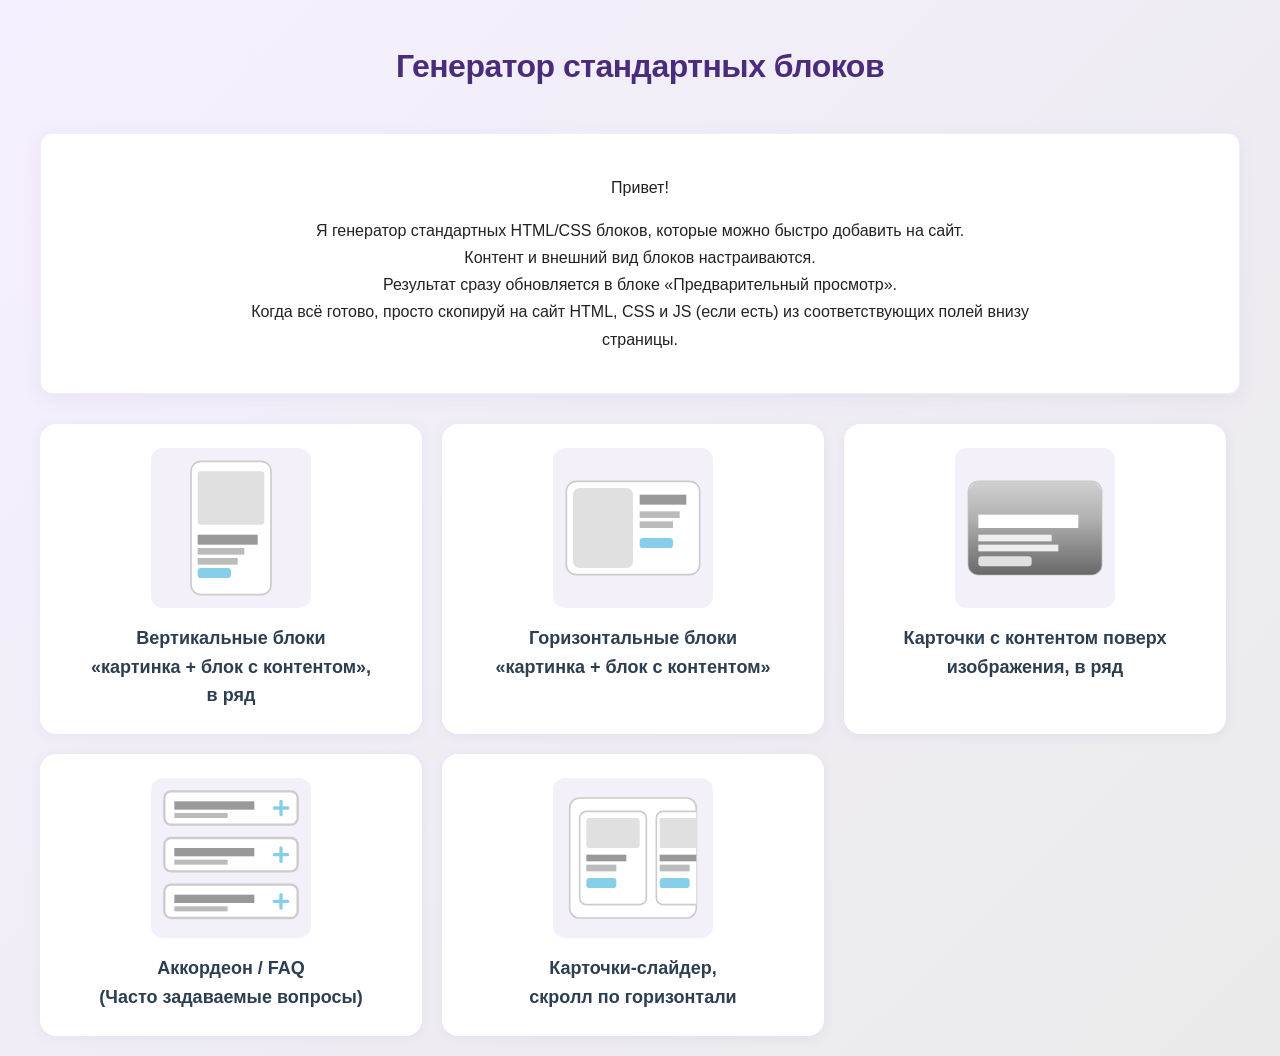
==== commit c6e2d96e: "Добавление блока слайдера" ====
--- a/index.html
+++ b/index.html
@@ -26,7 +26,7 @@
             <p>Я генератор стандартных HTML/CSS блоков, которые можно быстро добавить на сайт.<br>
             Контент и внешний вид блоков настраиваются.<br> 
             Результат сразу обновляется в блоке «Предварительный просмотр».<br> 
-            Когда всё готово, просто скопируй на сайт HTML и CSS из соответствующих полей внизу страницы.</p>
+            Когда всё готово, просто скопируй на сайт HTML, CSS и JS (если есть) из соответствующих полей внизу страницы.</p>
         </div>
     </div>
 
@@ -53,6 +53,12 @@
             <div class="menu-item-icon faq"></div>
             <div class="menu-item-title">
                 Аккордеон / FAQ<br>(Часто задаваемые вопросы)
+            </div>
+        </a>
+        <a class="menu-item" href="#scroll-section">
+            <div class="menu-item-icon scroll"></div>
+            <div class="menu-item-title">
+                Карточки-слайдер,<br>скролл по горизонтали
             </div>
         </a>
     </nav>
@@ -900,10 +906,333 @@
         </div>
     </div>
 
+    <div class="section" id="scroll-section">
+        <h2>Карточки-слайдер, скролл по горизонтали</h2>
+        <div class="controls">
+            <div class="control-group">
+                <label>Количество карточек (2-24):</label>
+                <input type="number" id="s-count" min="2" max="24" value="5" class="js-number-validate">
+            </div>
+            <div class="control-group">
+                <label>Содержимое:</label>
+                <div class="checkbox-group">
+                    <label><input type="checkbox" id="s-img" checked> Картинка</label>
+                    <label><input type="checkbox" id="s-title" checked> Заголовок</label>
+                    <label><input type="checkbox" id="s-text" checked> Текст</label>
+                    <label><input type="checkbox" id="s-btn" checked> Кнопка</label>
+                </div>
+            </div>
+            <div class="control-group">
+                <label>Тип ссылки:</label>
+                <select id="s-link">
+                    <option value="none">Без ссылки</option>
+                    <option value="block">Весь блок — ссылка</option>
+                    <option value="button">Только кнопка — ссылка</option>
+                </select>
+            </div>
+
+            <div class="settings-tabs-container">
+                <div class="tabs-header">
+                    <div class="tab-btn active" data-tab="content">Настройки контента</div>
+                    <div class="tab-btn" data-tab="advanced">Настройки дизайна</div>
+                </div>
+                <div class="tab-content content-settings">
+                    <div class="settings-groups-wrapper">
+                        <div class="control-group">
+                            <label for="s-btn-general-text">Текст кнопки (общий для всех карточек):</label>
+                            <input type="text" id="s-btn-general-text" value="Подробнее">
+                        </div>
+                    </div>
+                    <div id="s-content-fields-container" class="content-fields-wrapper">
+
+                    </div>
+                </div>
+                <div class="tab-content advanced-settings hidden">
+                    <div class="settings-groups-wrapper">
+
+                        <div class="settings-group">
+                            <div class="settings-group-header">Слайдер</div>
+                            <div class="settings-group-body">
+                                <div class="control-group">
+                                    <label>Ширина карточки (px):</label>
+                                    <input type="number" id="s-card-width" min="220" max="500" value="300">
+                                </div>
+                                <div class="control-group">
+                                    <label><input type="checkbox" id="s-show-arrows" checked> Показывать стрелки</label>
+                                </div>
+                                <div class="control-group">
+                                    <label><input type="checkbox" id="s-overlay-arrows" checked> Стрелки поверх блока (не сдвигают карточки)</label>
+                                </div>
+                                <div class="control-group">
+                                    <label><input type="checkbox" id="s-snap" checked> Прилипание карточек (scroll-snap)</label>
+                                </div>
+                            </div>
+                        </div>
+
+                        <div class="settings-group">
+                            <div class="settings-group-header">Расположение и отступы</div>
+                            <div class="settings-group-body">
+                                <div class="control-group">
+                                    <label>Расстояние между карточками (px):</label>
+                                    <input type="number" id="s-gap" min="0" max="50" value="20">
+                                </div>
+                                <div class="control-group">
+                                    <label>Внутренний отступ карточки (px):</label>
+                                    <input type="number" id="s-padding" min="0" max="50" value="20">
+                                </div>
+                                <div class="control-group">
+                                    <label>Скругление углов карточки (px):</label>
+                                    <input type="number" id="s-radius" min="0" max="50" value="8">
+                                </div>
+                                <div class="control-group">
+                                    <label>Выравнивание текста:</label>
+                                    <select id="s-align">
+                                        <option value="left">Влево</option>
+                                        <option value="center">По центру</option>
+                                        <option value="right">Вправо</option>
+                                    </select>
+                                </div>
+                                <div class="control-group">
+                                    <label>Выравнивание объектов:</label>
+                                    <select id="s-flex-align">
+                                        <option value="flex-start">Влево</option>
+                                        <option value="center">По центру</option>
+                                        <option value="flex-end">Вправо</option>
+                                    </select>
+                                </div>
+                                <div class="control-group">
+                                    <label>Расположение контента карточки:</label>
+                                    <select id="s-card-layout">
+                                        <option value="vertical">Вертикально</option>
+                                        <option value="horizontal">Горизонтально (изображение слева)</option>
+                                    </select>
+                                </div>
+                                <div class="control-group">
+                                    <label>Фон карточки:</label>
+                                    <input type="color" id="s-bg-color" value="#ffffff">
+                                </div>
+                            </div>
+                        </div>
+
+                        <div class="settings-group">
+                            <div class="settings-group-header">Граница</div>
+                            <div class="settings-group-body">
+                                <div class="control-group">
+                                    <label><input type="checkbox" id="s-has-border"> Включить границу</label>
+                                </div>
+                                <div class="control-group">
+                                    <label>Толщина границы (px):</label>
+                                    <input type="number" id="s-border-width" min="0" max="10" value="1">
+                                </div>
+                                <div class="control-group">
+                                    <label>Стиль границы:</label>
+                                    <select id="s-border-style">
+                                        <option value="solid" selected>Сплошная</option>
+                                        <option value="dashed">Пунктирная</option>
+                                        <option value="dotted">Точечная</option>
+                                    </select>
+                                </div>
+                                <div class="control-group">
+                                    <label>Цвет границы:</label>
+                                    <input type="color" id="s-border-color" value="#eeeeee">
+                                </div>
+                            </div>
+                        </div>
+
+                        <div class="settings-group">
+                            <div class="settings-group-header">Изображение</div>
+                            <div class="settings-group-body">
+                                <div class="control-group">
+                                    <label>Соотношение сторон изображения (x/y):</label>
+                                    <input type="text" id="s-img-aspect-ratio" value="3/2">
+                                </div>
+                                <div class="control-group">
+                                    <label>Скругление углов изображения (px):</label>
+                                    <input type="number" id="s-img-radius" min="0" max="50" value="4">
+                                </div>
+                                <div class="control-group">
+                                    <label>Отступ изображения снизу/справа (px):</label>
+                                    <input type="number" id="s-img-margin" min="0" max="50" value="15">
+                                </div>
+                            </div>
+                        </div>
+
+                        <div class="settings-group">
+                            <div class="settings-group-header">Заголовок</div>
+                            <div class="settings-group-body">
+                                <div class="control-group">
+                                    <label><input type="checkbox" id="s-bold-title" checked> Жирный шрифт заголовка</label>
+                                </div>
+                                <div class="control-group">
+                                    <label>Размер шрифта заголовка (px):</label>
+                                    <input type="number" id="s-title-font-size" min="9" max="36" value="20">
+                                </div>
+                                <div class="control-group">
+                                    <label>Цвет заголовка:</label>
+                                    <input type="color" id="s-title-color" value="#333333">
+                                </div>
+                                <div class="control-group">
+                                    <label>Отступ заголовка снизу (px):</label>
+                                    <input type="number" id="s-title-margin" min="0" max="50" value="10">
+                                </div>
+                            </div>
+                        </div>
+
+                        <div class="settings-group">
+                            <div class="settings-group-header">Текст</div>
+                            <div class="settings-group-body">
+                                <div class="control-group">
+                                    <label>Размер шрифта текста (px):</label>
+                                    <input type="number" id="s-text-font-size" min="7" max="24" value="15">
+                                </div>
+                                <div class="control-group">
+                                    <label>Цвет текста:</label>
+                                    <input type="color" id="s-text-color" value="#666666">
+                                </div>
+                                <div class="control-group">
+                                    <label>Отступ текста снизу (px):</label>
+                                    <input type="number" id="s-text-margin" min="0" max="50" value="15">
+                                </div>
+                            </div>
+                        </div>
+
+                        <div class="settings-group">
+                            <div class="settings-group-header">Кнопка</div>
+                            <div class="settings-group-body">
+                                <div class="control-group">
+                                    <label><input type="checkbox" id="s-wide-btn" checked> Кнопка на всю ширину</label>
+                                </div>
+                                <div class="control-group">
+                                    <label><input type="checkbox" id="s-bold-btn"> Жирный шрифт кнопки</label>
+                                </div>
+                                <div class="control-group">
+                                    <label>Цвет текста кнопки:</label>
+                                    <input type="color" id="s-btn-text-color" value="#ffffff">
+                                </div>
+                                <div class="control-group">
+                                    <label>Цвет текста кнопки при наведении:</label>
+                                    <input type="color" id="s-btn-hover-text-color" value="#ffffff">
+                                </div>
+                                <div class="control-group">
+                                    <label>Фон кнопки:</label>
+                                    <input type="color" id="s-btn-color" value="#3498db">
+                                </div>
+                                <div class="control-group">
+                                    <label>Фон кнопки при наведении:</label>
+                                    <input type="color" id="s-btn-hover-color" value="#2980b9">
+                                </div>
+                                <div class="control-group">
+                                    <label>Размер шрифта кнопки (px):</label>
+                                    <input type="number" id="s-btn-font-size" min="7" max="24" value="15">
+                                </div>
+                                <div class="control-group">
+                                    <label>Скругление углов кнопки (px):</label>
+                                    <input type="number" id="s-btn-radius" min="0" max="50" value="4">
+                                </div>
+                            </div>
+                        </div>
+
+                        <div class="settings-group">
+                            <div class="settings-group-header">Тени</div>
+                            <div class="settings-group-body">
+                                <div class="control-group">
+                                    <label><input type="checkbox" id="s-enable-shadow" checked> Включить тени</label>
+                                </div>
+                                <div class="control-group shadow-input-group">
+                                    <label><input type="checkbox" id="s-has-shadow-always"> Постоянная тень (CSS-строка):</label>
+                                    <input type="text" id="s-shadow-always-value" value="0 2px 10px rgba(0,0,0,0.1)" class="full-width-input">
+                                </div>
+                                <div class="control-group shadow-input-group">
+                                    <label><input type="checkbox" id="s-has-shadow-hover"> Тень при наведении (CSS-строка):</label>
+                                    <input type="text" id="s-shadow-hover-value" class="full-width-input">
+                                </div>
+                            </div>
+                        </div>
+
+                        <div class="settings-group">
+                            <div class="settings-group-header">Кастомные CSS-классы</div>
+                            <div class="settings-group-body">
+                                <div class="control-group">
+                                    <label for="s-custom-wrapper-class">Кастомный класс обёртки:</label>
+                                    <input type="text" id="s-custom-wrapper-class" value="" placeholder="my-section my-section--slider" class="full-width-input">
+                                </div>
+                                <div class="control-group">
+                                    <label for="s-custom-item-class">Кастомный класс карточки:</label>
+                                    <input type="text" id="s-custom-item-class" value="" placeholder="my-slide" class="full-width-input">
+                                </div>
+                            </div>
+                        </div>
+
+                        <div class="settings-group">
+                            <div class="settings-group-header">Мобильные настройки</div>
+                            <div class="settings-group-body">
+                                <div class="control-group">
+                                    <label>Ширина карточки на мобильных (px):</label>
+                                    <input type="number" id="s-mobile-card-width" min="160" max="500" value="220">
+                                </div>
+                                <div class="control-group">
+                                    <label><input type="checkbox" id="s-mobile-percent-width"> Использовать ширину карточки в % на мобильных</label>
+                                </div>
+                                <div class="control-group">
+                                    <label>Ширина карточки на мобильных (%):</label>
+                                    <input type="number" id="s-mobile-card-width-percent" min="40" max="100" value="70">
+                                </div>
+                                <div class="control-group">
+                                    <label><input type="checkbox" id="s-hide-arrows-mobile" checked> Скрывать стрелки на мобильных</label>
+                                </div>
+                                <div class="control-group">
+                                    <label><input type="checkbox" id="s-mobile-vertical-layout"> Вертикальное расположение контента на мобильных</label>
+                                </div>
+                                <div class="control-group">
+                                    <label>Размер шрифта заголовка на мобильных (px):</label>
+                                    <input type="number" id="s-mobile-title-font-size" min="9" max="36" value="20">
+                                </div>
+                                <div class="control-group">
+                                    <label>Размер шрифта текста на мобильных (px):</label>
+                                    <input type="number" id="s-mobile-text-font-size" min="7" max="24" value="15">
+                                </div>
+                                <div class="control-group">
+                                    <label>Размер шрифта кнопки на мобильных (px):</label>
+                                    <input type="number" id="s-mobile-btn-font-size" min="7" max="24" value="15">
+                                </div>
+                            </div>
+                        </div>
+
+                    </div>
+                </div>
+            </div>
+
+        </div>
+
+        <div class="outputs">
+            <div class="output-box">
+                <div class="output-label">CSS
+                    <button class="copy-btn" onclick="copyToClipboard('s-css', this)">Копировать</button>
+                </div>
+                <textarea id="s-css" readonly></textarea>
+            </div>
+            <div class="output-box">
+                <div class="output-label">HTML
+                    <button class="copy-btn" onclick="copyToClipboard('s-html', this)">Копировать</button>
+                </div>
+                <textarea id="s-html" readonly></textarea>
+            </div>
+        </div>
+        <div class="outputs">
+            <div class="output-box" style="width:100%;">
+                <div class="output-label">JS
+                    <button class="copy-btn" onclick="copyToClipboard('s-js', this)">Копировать</button>
+                </div>
+                <textarea id="s-js" readonly></textarea>
+            </div>
+        </div>
+    </div>
+
     <script src="js/common.js"></script>
     <script src="js/vertical.js"></script>
     <script src="js/horizontal.js"></script>
     <script src="js/overlay.js"></script>
     <script src="js/faq.js"></script>
+    <script src="js/scroll.js"></script>
 </body>
-</html>+</html>
--- a/styles/styles.css
+++ b/styles/styles.css
@@ -82,6 +82,9 @@
 .menu-item-icon.faq {
     background-image: url('../img/faq-icon.svg');
 }
+.menu-item-icon.scroll {
+    background-image: url('../img/scroll-icon.svg');
+}
 .menu-item-title {
     font-weight: 600;
     font-size: 18px;
@@ -168,6 +171,9 @@
     justify-content: space-between;
     gap: 20px;
     margin-top: 20px;
+}
+.outputs.hidden {
+    display: none;
 }
 .output-box {
     display: flex;
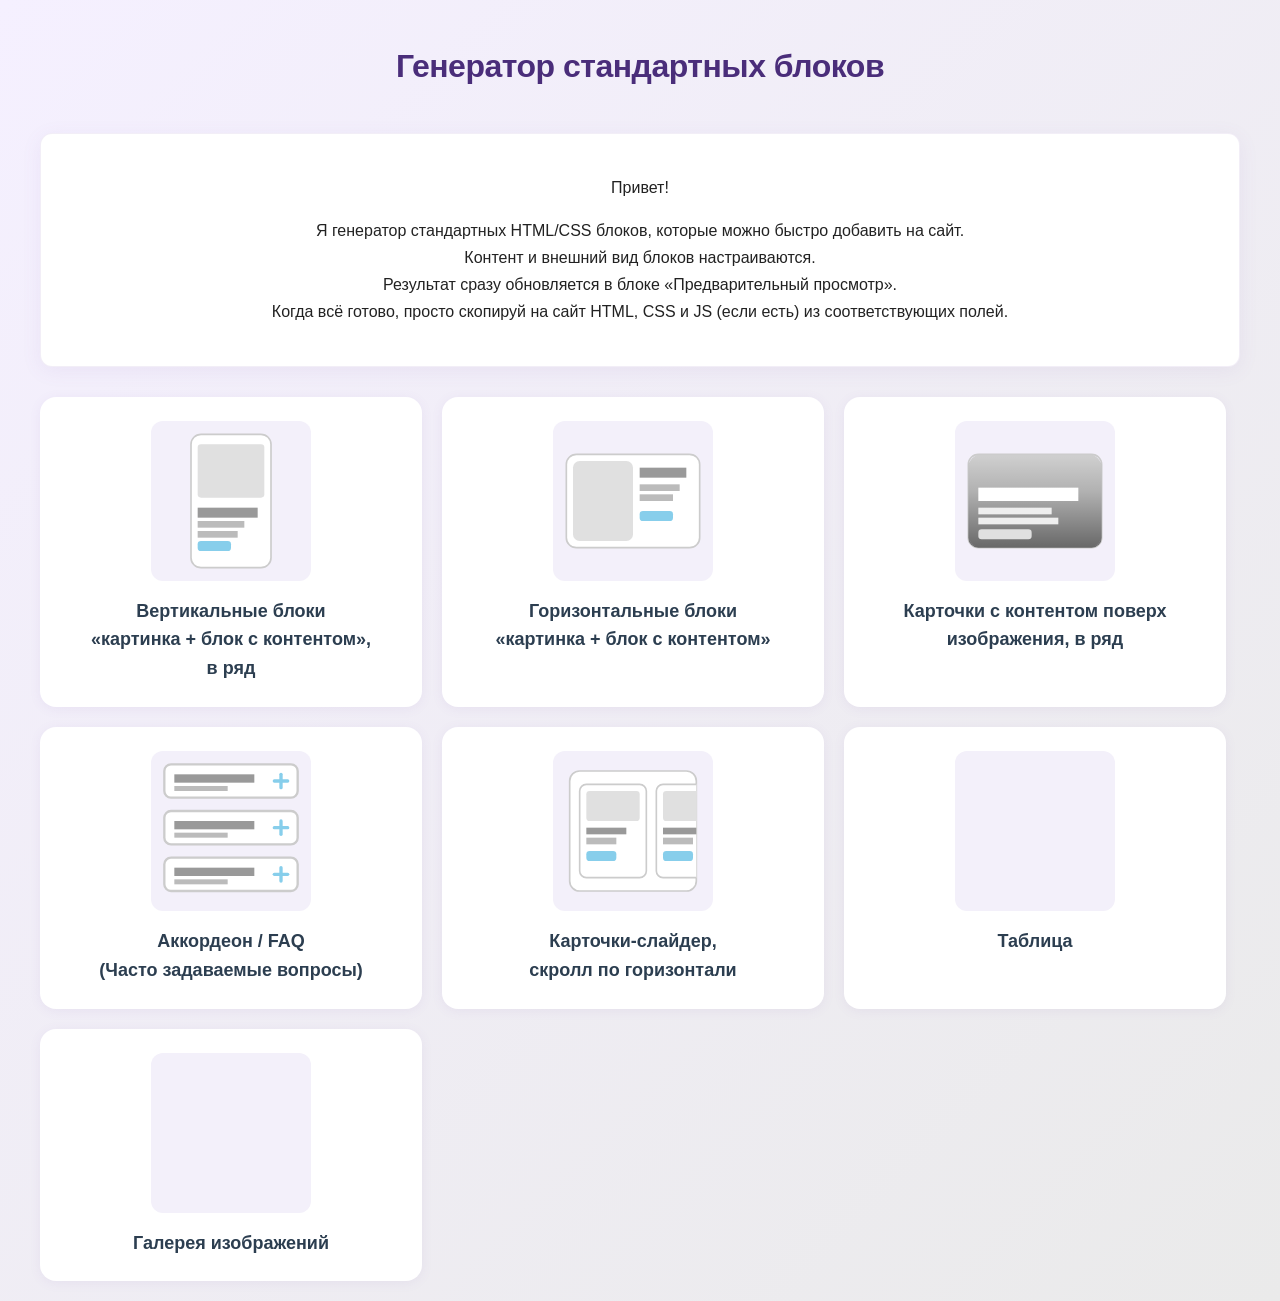
==== commit ae5699e9: "Блоки табоицы и галереи фото" ====
--- a/index.html
+++ b/index.html
@@ -26,7 +26,7 @@
             <p>Я генератор стандартных HTML/CSS блоков, которые можно быстро добавить на сайт.<br>
             Контент и внешний вид блоков настраиваются.<br> 
             Результат сразу обновляется в блоке «Предварительный просмотр».<br> 
-            Когда всё готово, просто скопируй на сайт HTML, CSS и JS (если есть) из соответствующих полей внизу страницы.</p>
+            Когда всё готово, просто скопируй на сайт HTML, CSS и JS (если есть) из соответствующих полей.</p>
         </div>
     </div>
 
@@ -59,6 +59,18 @@
             <div class="menu-item-icon scroll"></div>
             <div class="menu-item-title">
                 Карточки-слайдер,<br>скролл по горизонтали
+            </div>
+        </a>
+        <a class="menu-item" href="#table-section">
+            <div class="menu-item-icon table"></div>
+            <div class="menu-item-title">
+                Таблица
+            </div>
+        </a>
+        <a class="menu-item" href="#gallery-section">
+            <div class="menu-item-icon gallery"></div>
+            <div class="menu-item-title">
+                Галерея изображений
             </div>
         </a>
     </nav>
@@ -1228,11 +1240,333 @@
         </div>
     </div>
 
+    <div class="section" id="table-section">
+        <h2>Таблица данных / сравнения</h2>
+        <div class="controls">
+            <div class="control-group">
+                <label>Количество столбцов (1-6):</label>
+                <input type="number" id="t-cols" min="1" max="6" value="3" class="js-number-validate">
+            </div>
+            <div class="control-group">
+                <label>Количество строк (1-12):</label>
+                <input type="number" id="t-rows" min="1" max="12" value="4" class="js-number-validate">
+            </div>
+
+            <div class="settings-tabs-container">
+                <div class="tabs-header">
+                    <div class="tab-btn active" data-tab="content">Настройки контента</div>
+                    <div class="tab-btn" data-tab="advanced">Настройки дизайна</div>
+                </div>
+                <div class="tab-content content-settings">
+                    <div id="t-content-fields-container" class="content-fields-wrapper">
+
+                    </div>
+                </div>
+                <div class="tab-content advanced-settings hidden">
+                    <div class="settings-groups-wrapper">
+                        <div class="settings-group">
+                            <div class="settings-group-header">Таблица</div>
+                            <div class="settings-group-body">
+                                <div class="control-group">
+                                    <label><input type="checkbox" id="t-first-header" checked> Первая строка — шапка</label>
+                                </div>
+                                <div class="control-group">
+                                    <label>Выделить столбец (0 — нет):</label>
+                                    <input type="number" id="t-featured-column" min="0" max="6" value="0">
+                                </div>
+                                <div class="control-group">
+                                    <label>Отступ внутри ячейки (px):</label>
+                                    <input type="number" id="t-cell-padding" min="0" max="50" value="12">
+                                </div>
+                                <div class="control-group">
+                                    <label>Расстояние между ячейками (px):</label>
+                                    <input type="number" id="t-cell-gap" min="0" max="20" value="0">
+                                </div>
+                            </div>
+                        </div>
+
+                        <div class="settings-group">
+                            <div class="settings-group-header">Оформление</div>
+                            <div class="settings-group-body">
+                                <div class="control-group">
+                                    <label>Скругление углов таблицы (px):</label>
+                                    <input type="number" id="t-radius" min="0" max="50" value="8">
+                                </div>
+                                <div class="control-group">
+                                    <label>Фон таблицы:</label>
+                                    <input type="color" id="t-bg-color" value="#ffffff">
+                                </div>
+                                <div class="control-group">
+                                    <label>Фон шапки:</label>
+                                    <input type="color" id="t-header-bg-color" value="#f4f0fa">
+                                </div>
+                                <div class="control-group">
+                                    <label>Фон выделенного столбца:</label>
+                                    <input type="color" id="t-featured-color" value="#fdf3e7">
+                                </div>
+                                <div class="control-group">
+                                    <label><input type="checkbox" id="t-table-border"> Граница таблицы (внешняя)</label>
+                                </div>
+                                <div class="control-group">
+                                    <label><input type="checkbox" id="t-row-borders"> Границы между строками</label>
+                                </div>
+                                <div class="control-group">
+                                    <label>Толщина границ (px):</label>
+                                    <input type="number" id="t-border-width" min="1" max="4" value="1">
+                                </div>
+                                <div class="control-group">
+                                    <label><input type="checkbox" id="t-column-borders"> Границы между столбцами</label>
+                                </div>
+                                <div class="control-group">
+                                    <label>Цвет границ:</label>
+                                    <input type="color" id="t-border-color" value="#e6e6e6">
+                                </div>
+                                <div class="control-group">
+                                    <label><input type="checkbox" id="t-zebra" checked> Чередование строк (зебра)</label>
+                                </div>
+                                <div class="control-group">
+                                    <label>Цвет зебры:</label>
+                                    <input type="color" id="t-zebra-color" value="#fafafa">
+                                </div>
+                                <div class="control-group">
+                                    <label><input type="checkbox" id="t-header-line" checked> Линия под шапкой</label>
+                                </div>
+                            </div>
+                        </div>
+                        <div class="settings-group">
+                            <div class="settings-group-header">Типографика</div>
+                            <div class="settings-group-body">
+                                <div class="control-group">
+                                    <label>Размер шрифта шапки (px):</label>
+                                    <input type="number" id="t-header-font-size" min="10" max="30" value="16">
+                                </div>
+                                <div class="control-group">
+                                    <label><input type="checkbox" id="t-bold-header" checked> Жирный шрифт шапки</label>
+                                </div>
+                                <div class="control-group">
+                                    <label>Цвет шрифта шапки:</label>
+                                    <input type="color" id="t-header-color" value="#333333">
+                                </div>
+                                <div class="control-group">
+                                    <label>Размер шрифта ячеек (px):</label>
+                                    <input type="number" id="t-cell-font-size" min="9" max="24" value="15">
+                                </div>
+                                <div class="control-group">
+                                    <label>Цвет шрифта ячеек:</label>
+                                    <input type="color" id="t-cell-color" value="#555555">
+                                </div>
+                                <div class="control-group">
+                                    <label>Выравнивание содержимого:</label>
+                                    <select id="t-align">
+                                        <option value="left">Влево</option>
+                                        <option value="center">По центру</option>
+                                        <option value="right">Вправо</option>
+                                    </select>
+                                </div>
+                                <div class="control-group">
+                                    <label><input type="checkbox" id="t-bold-first-col"> Жирная первая колонка</label>
+                                </div>
+                            </div>
+                        </div>
+                        <div class="settings-group">
+                            <div class="settings-group-header">Кастомные CSS-классы</div>
+                            <div class="settings-group-body">
+                                <div class="control-group">
+                                    <label for="t-custom-wrapper-class">Кастомный класс обёртки:</label>
+                                    <input type="text" id="t-custom-wrapper-class" value="" placeholder="my-table" class="full-width-input">
+                                </div>
+                            </div>
+                        </div>
+
+                        <div class="settings-group">
+                            <div class="settings-group-header">Мобильные настройки</div>
+                            <div class="settings-group-body">
+                                <div class="control-group">
+                                    <label><input type="checkbox" id="t-mobile-scroll" checked> Горизонтальная прокрутка на мобильных</label>
+                                </div>
+                                <div class="control-group">
+                                    <label><input type="checkbox" id="t-mobile-cards"> В карточки на мобильных</label>
+                                </div>
+                                <div class="control-group">
+                                    <label>Размер шрифта шапки на мобильных (px):</label>
+                                    <input type="number" id="t-mobile-header-font-size" min="9" max="30" value="13">
+                                </div>
+                                <div class="control-group">
+                                    <label>Размер шрифта ячеек на мобильных (px):</label>
+                                    <input type="number" id="t-mobile-cell-font-size" min="8" max="24" value="13">
+                                </div>
+                            </div>
+                        </div>
+                    </div>
+                </div>
+            </div>
+
+        </div>
+
+        <div class="outputs">
+            <div class="output-box">
+                <div class="output-label">CSS
+                    <button class="copy-btn" onclick="copyToClipboard('t-css', this)">Копировать</button>
+                </div>
+                <textarea id="t-css" readonly></textarea>
+            </div>
+            <div class="output-box">
+                <div class="output-label">HTML
+                    <button class="copy-btn" onclick="copyToClipboard('t-html', this)">Копировать</button>
+                </div>
+                <textarea id="t-html" readonly></textarea>
+            </div>
+        </div>
+    </div>
+
+    <div class="section" id="gallery-section">
+        <h2>Галерея изображений</h2>
+        <div class="controls">
+            <div class="control-group">
+                <label>Количество изображений (1-24):</label>
+                <input type="number" id="g-count" min="1" max="24" value="4" class="js-number-validate">
+            </div>
+
+            <div class="settings-tabs-container">
+                <div class="tabs-header">
+                    <div class="tab-btn active" data-tab="content">Настройки контента</div>
+                    <div class="tab-btn" data-tab="advanced">Настройки дизайна</div>
+                </div>
+                <div class="tab-content content-settings">
+                    <div id="g-content-fields-container" class="content-fields-wrapper">
+
+                    </div>
+                </div>
+                <div class="tab-content advanced-settings hidden">
+                    <div class="settings-groups-wrapper">
+                        <div class="settings-group">
+                            <div class="settings-group-header">Сетка</div>
+                            <div class="settings-group-body">
+                                <div class="control-group">
+                                    <label>Количество столбцов:</label>
+                                    <input type="number" id="g-columns" min="2" max="5" value="3">
+                                </div>
+                                <div class="control-group">
+                                    <label>Расстояние между фото (px):</label>
+                                    <input type="number" id="g-gap" min="0" max="50" value="10">
+                                </div>
+                                <div class="control-group">
+                                    <label>Соотношение сторон фото (x/y):</label>
+                                    <input type="text" id="g-aspect-ratio" value="4/3">
+                                </div>
+                                <div class="control-group">
+                                    <label>Скругление углов фото (px):</label>
+                                    <input type="number" id="g-radius" min="0" max="50" value="4">
+                                </div>
+                                <div class="control-group">
+                                    <label><input type="checkbox" id="g-hover-zoom" checked> Увеличение фото при наведении</label>
+                                </div>
+                            </div>
+                        </div>
+
+                        <div class="settings-group">
+                            <div class="settings-group-header">Подписи</div>
+                            <div class="settings-group-body">
+                                <div class="control-group">
+                                    <label><input type="checkbox" id="g-show-caption" checked> Показывать подписи</label>
+                                </div>
+                                <div class="control-group">
+                                    <label>Размер шрифта подписи (px):</label>
+                                    <input type="number" id="g-caption-font-size" min="9" max="22" value="13">
+                                </div>
+                                <div class="control-group">
+                                    <label>Цвет подписи:</label>
+                                    <input type="color" id="g-caption-color" value="#ffffff">
+                                </div>
+                            </div>
+                        </div>
+                        <div class="settings-group">
+                            <div class="settings-group-header">Просмотр во весь экран</div>
+                            <div class="settings-group-body">
+                                <div class="control-group">
+                                    <label><input type="checkbox" id="g-lightbox" checked> Открытие фото во весь экран</label>
+                                </div>
+                                <div class="control-group">
+                                    <label><input type="checkbox" id="g-lb-arrows" checked> Кнопки переключения</label>
+                                </div>
+                                <div class="control-group">
+                                    <label><input type="checkbox" id="g-lb-arrows-mobile"> Скрывать кнопки переключения на мобильных</label>
+                                </div>
+                                <div class="control-group">
+                                    <label><input type="checkbox" id="g-lb-counter" checked> Счётчик «1 / 4»</label>
+                                </div>
+                                <div class="control-group">
+                                    <label><input type="checkbox" id="g-lb-thumbs" checked> Полоса миниатюр</label>
+                                </div>
+                                <div class="control-group">
+                                    <label><input type="checkbox" id="g-lb-swipe" checked> Переключение свайпом</label>
+                                </div>
+                            </div>
+                        </div>
+                        <div class="settings-group">
+                            <div class="settings-group-header">Кастомные CSS-классы</div>
+                            <div class="settings-group-body">
+                                <div class="control-group">
+                                    <label for="g-custom-wrapper-class">Кастомный класс обёртки:</label>
+                                    <input type="text" id="g-custom-wrapper-class" value="" placeholder="my-gallery" class="full-width-input">
+                                </div>
+                                <div class="control-group">
+                                    <label for="g-custom-item-class">Кастомный класс фото:</label>
+                                    <input type="text" id="g-custom-item-class" value="" placeholder="my-photo" class="full-width-input">
+                                </div>
+                            </div>
+                        </div>
+
+                        <div class="settings-group">
+                            <div class="settings-group-header">Мобильные настройки</div>
+                            <div class="settings-group-body">
+                                <div class="control-group">
+                                    <label>Количество столбцов на мобильных:</label>
+                                    <input type="number" id="g-mobile-columns" min="1" max="3" value="2">
+                                </div>
+                                <div class="control-group">
+                                    <label>Размер шрифта подписи на мобильных (px):</label>
+                                    <input type="number" id="g-mobile-caption-font-size" min="8" max="20" value="11">
+                                </div>
+                            </div>
+                        </div>
+                    </div>
+                </div>
+            </div>
+
+        </div>
+
+        <div class="outputs">
+            <div class="output-box">
+                <div class="output-label">CSS
+                    <button class="copy-btn" onclick="copyToClipboard('g-css', this)">Копировать</button>
+                </div>
+                <textarea id="g-css" readonly></textarea>
+            </div>
+            <div class="output-box">
+                <div class="output-label">HTML
+                    <button class="copy-btn" onclick="copyToClipboard('g-html', this)">Копировать</button>
+                </div>
+                <textarea id="g-html" readonly></textarea>
+            </div>
+        </div>
+        <div class="outputs">
+            <div class="output-box" style="width:100%;">
+                <div class="output-label">JS
+                    <button class="copy-btn" onclick="copyToClipboard('g-js', this)">Копировать</button>
+                </div>
+                <textarea id="g-js" readonly></textarea>
+            </div>
+        </div>
+    </div>
+
     <script src="js/common.js"></script>
     <script src="js/vertical.js"></script>
     <script src="js/horizontal.js"></script>
     <script src="js/overlay.js"></script>
     <script src="js/faq.js"></script>
     <script src="js/scroll.js"></script>
+    <script src="js/table.js"></script>
+    <script src="js/gallery.js"></script>
 </body>
 </html>
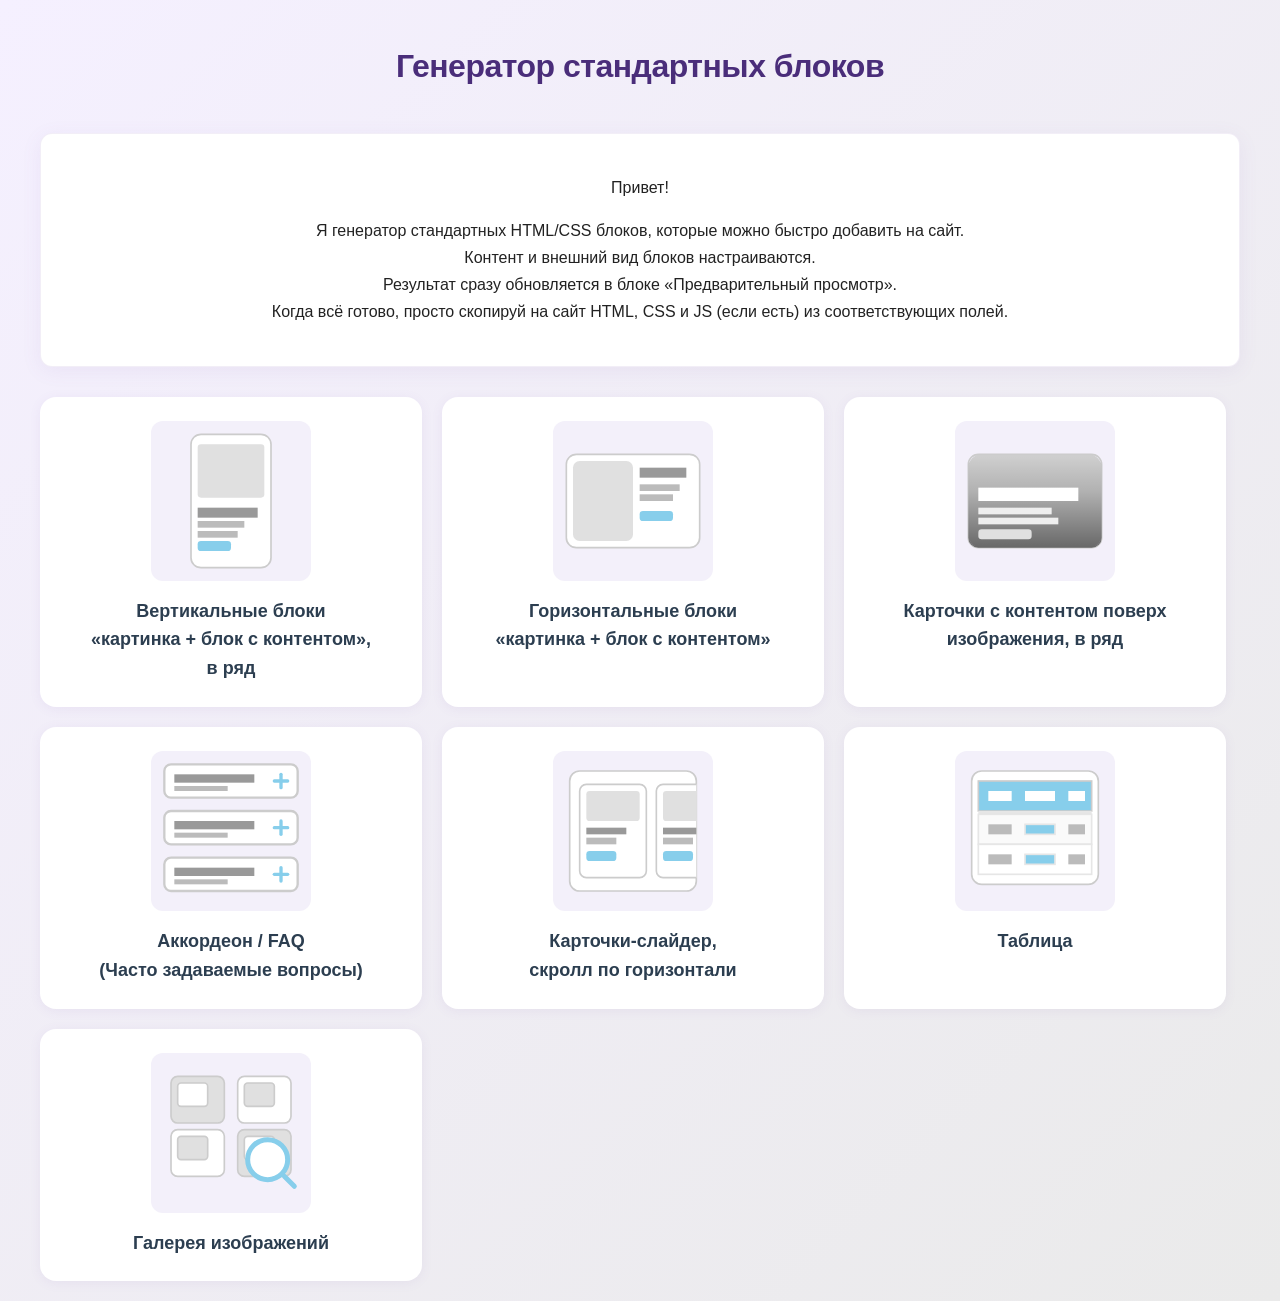
==== commit 268419a2: "Добавление заголовков блоков, правки отступов/переносов строк" ====
--- a/index.html
+++ b/index.html
@@ -120,6 +120,56 @@
                     <div class="settings-groups-wrapper">
 
                         <div class="settings-group">
+                            <div class="settings-group-header">Заголовок секции</div>
+                            <div class="settings-group-body">
+                                <div class="control-group">
+                                    <label><input type="checkbox" id="v-heading-show"> Показывать заголовок</label>
+                                </div>
+                                <div class="control-group">
+                                    <label for="v-heading-text">Текст заголовка:</label>
+                                    <input type="text" id="v-heading-text" value="Наши услуги" class="full-width-input">
+                                </div>
+                                <div class="control-group">
+                                    <label for="v-heading-level">Уровень заголовка:</label>
+                                    <select id="v-heading-level">
+                                        <option value="h2" selected>h2</option>
+                                        <option value="h3">h3</option>
+                                        <option value="h4">h4</option>
+                                        <option value="h5">h5</option>
+                                        <option value="h6">h6</option>
+                                    </select>
+                                </div>
+                                <div class="control-group">
+                                    <label for="v-heading-align">Выравнивание (десктоп):</label>
+                                    <select id="v-heading-align">
+                                        <option value="left" selected>Влево</option>
+                                        <option value="center">По центру</option>
+                                        <option value="right">Вправо</option>
+                                    </select>
+                                </div>
+                                <div class="control-group">
+                                    <label for="v-heading-align-mobile">Выравнивание (мобильные):</label>
+                                    <select id="v-heading-align-mobile">
+                                        <option value="left" selected>Влево</option>
+                                        <option value="center">По центру</option>
+                                        <option value="right">Вправо</option>
+                                    </select>
+                                </div>
+                                <div class="control-group">
+                                    <label for="v-heading-margin">Отступ снизу (десктоп, px):</label>
+                                    <input type="number" id="v-heading-margin" min="0" max="80" value="20">
+                                </div>
+                                <div class="control-group">
+                                    <label for="v-heading-margin-mobile">Отступ снизу (мобильные, px):</label>
+                                    <input type="number" id="v-heading-margin-mobile" min="0" max="80" value="12">
+                                </div>
+                                <div class="control-group">
+                                    <label><input type="checkbox" id="v-heading-bold"> Жирный заголовок</label>
+                                </div>
+                            </div>
+                        </div>
+
+                        <div class="settings-group">
                             <div class="settings-group-header">Расположение и отступы</div>
                             <div class="settings-group-body">
                                 <div class="control-group">
@@ -400,6 +450,56 @@
                 </div>
                 <div class="tab-content advanced-settings hidden">
                     <div class="settings-groups-wrapper">
+
+                        <div class="settings-group">
+                            <div class="settings-group-header">Заголовок секции</div>
+                            <div class="settings-group-body">
+                                <div class="control-group">
+                                    <label><input type="checkbox" id="h-heading-show"> Показывать заголовок</label>
+                                </div>
+                                <div class="control-group">
+                                    <label for="h-heading-text">Текст заголовка:</label>
+                                    <input type="text" id="h-heading-text" value="О нас" class="full-width-input">
+                                </div>
+                                <div class="control-group">
+                                    <label for="h-heading-level">Уровень заголовка:</label>
+                                    <select id="h-heading-level">
+                                        <option value="h2" selected>h2</option>
+                                        <option value="h3">h3</option>
+                                        <option value="h4">h4</option>
+                                        <option value="h5">h5</option>
+                                        <option value="h6">h6</option>
+                                    </select>
+                                </div>
+                                <div class="control-group">
+                                    <label for="h-heading-align">Выравнивание (десктоп):</label>
+                                    <select id="h-heading-align">
+                                        <option value="left" selected>Влево</option>
+                                        <option value="center">По центру</option>
+                                        <option value="right">Вправо</option>
+                                    </select>
+                                </div>
+                                <div class="control-group">
+                                    <label for="h-heading-align-mobile">Выравнивание (мобильные):</label>
+                                    <select id="h-heading-align-mobile">
+                                        <option value="left" selected>Влево</option>
+                                        <option value="center">По центру</option>
+                                        <option value="right">Вправо</option>
+                                    </select>
+                                </div>
+                                <div class="control-group">
+                                    <label for="h-heading-margin">Отступ снизу (десктоп, px):</label>
+                                    <input type="number" id="h-heading-margin" min="0" max="80" value="20">
+                                </div>
+                                <div class="control-group">
+                                    <label for="h-heading-margin-mobile">Отступ снизу (мобильные, px):</label>
+                                    <input type="number" id="h-heading-margin-mobile" min="0" max="80" value="12">
+                                </div>
+                                <div class="control-group">
+                                    <label><input type="checkbox" id="h-heading-bold"> Жирный заголовок</label>
+                                </div>
+                            </div>
+                        </div>
 
                         <div class="settings-group">
                             <div class="settings-group-header">Расположение и отступы</div>
@@ -618,6 +718,56 @@
                     <div class="settings-groups-wrapper">
 
                         <div class="settings-group">
+                            <div class="settings-group-header">Заголовок секции</div>
+                            <div class="settings-group-body">
+                                <div class="control-group">
+                                    <label><input type="checkbox" id="o-heading-show"> Показывать заголовок</label>
+                                </div>
+                                <div class="control-group">
+                                    <label for="o-heading-text">Текст заголовка:</label>
+                                    <input type="text" id="o-heading-text" value="Наши преимущества" class="full-width-input">
+                                </div>
+                                <div class="control-group">
+                                    <label for="o-heading-level">Уровень заголовка:</label>
+                                    <select id="o-heading-level">
+                                        <option value="h2" selected>h2</option>
+                                        <option value="h3">h3</option>
+                                        <option value="h4">h4</option>
+                                        <option value="h5">h5</option>
+                                        <option value="h6">h6</option>
+                                    </select>
+                                </div>
+                                <div class="control-group">
+                                    <label for="o-heading-align">Выравнивание (десктоп):</label>
+                                    <select id="o-heading-align">
+                                        <option value="left" selected>Влево</option>
+                                        <option value="center">По центру</option>
+                                        <option value="right">Вправо</option>
+                                    </select>
+                                </div>
+                                <div class="control-group">
+                                    <label for="o-heading-align-mobile">Выравнивание (мобильные):</label>
+                                    <select id="o-heading-align-mobile">
+                                        <option value="left" selected>Влево</option>
+                                        <option value="center">По центру</option>
+                                        <option value="right">Вправо</option>
+                                    </select>
+                                </div>
+                                <div class="control-group">
+                                    <label for="o-heading-margin">Отступ снизу (десктоп, px):</label>
+                                    <input type="number" id="o-heading-margin" min="0" max="80" value="20">
+                                </div>
+                                <div class="control-group">
+                                    <label for="o-heading-margin-mobile">Отступ снизу (мобильные, px):</label>
+                                    <input type="number" id="o-heading-margin-mobile" min="0" max="80" value="12">
+                                </div>
+                                <div class="control-group">
+                                    <label><input type="checkbox" id="o-heading-bold"> Жирный заголовок</label>
+                                </div>
+                            </div>
+                        </div>
+
+                        <div class="settings-group">
                             <div class="settings-group-header">Расположение и отступы</div>
                             <div class="settings-group-body">
                                 <div class="control-group">
@@ -797,6 +947,56 @@
                 </div>
                 <div class="tab-content advanced-settings hidden">
                     <div class="settings-groups-wrapper">
+
+                        <div class="settings-group">
+                            <div class="settings-group-header">Заголовок секции</div>
+                            <div class="settings-group-body">
+                                <div class="control-group">
+                                    <label><input type="checkbox" id="f-heading-show"> Показывать заголовок</label>
+                                </div>
+                                <div class="control-group">
+                                    <label for="f-heading-text">Текст заголовка:</label>
+                                    <input type="text" id="f-heading-text" value="Частые вопросы" class="full-width-input">
+                                </div>
+                                <div class="control-group">
+                                    <label for="f-heading-level">Уровень заголовка:</label>
+                                    <select id="f-heading-level">
+                                        <option value="h2" selected>h2</option>
+                                        <option value="h3">h3</option>
+                                        <option value="h4">h4</option>
+                                        <option value="h5">h5</option>
+                                        <option value="h6">h6</option>
+                                    </select>
+                                </div>
+                                <div class="control-group">
+                                    <label for="f-heading-align">Выравнивание (десктоп):</label>
+                                    <select id="f-heading-align">
+                                        <option value="left" selected>Влево</option>
+                                        <option value="center">По центру</option>
+                                        <option value="right">Вправо</option>
+                                    </select>
+                                </div>
+                                <div class="control-group">
+                                    <label for="f-heading-align-mobile">Выравнивание (мобильные):</label>
+                                    <select id="f-heading-align-mobile">
+                                        <option value="left" selected>Влево</option>
+                                        <option value="center">По центру</option>
+                                        <option value="right">Вправо</option>
+                                    </select>
+                                </div>
+                                <div class="control-group">
+                                    <label for="f-heading-margin">Отступ снизу (десктоп, px):</label>
+                                    <input type="number" id="f-heading-margin" min="0" max="80" value="20">
+                                </div>
+                                <div class="control-group">
+                                    <label for="f-heading-margin-mobile">Отступ снизу (мобильные, px):</label>
+                                    <input type="number" id="f-heading-margin-mobile" min="0" max="80" value="12">
+                                </div>
+                                <div class="control-group">
+                                    <label><input type="checkbox" id="f-heading-bold"> Жирный заголовок</label>
+                                </div>
+                            </div>
+                        </div>
 
                         <div class="settings-group">
                             <div class="settings-group-header">Отступы и фон</div>
@@ -963,6 +1163,56 @@
                     <div class="settings-groups-wrapper">
 
                         <div class="settings-group">
+                            <div class="settings-group-header">Заголовок секции</div>
+                            <div class="settings-group-body">
+                                <div class="control-group">
+                                    <label><input type="checkbox" id="s-heading-show"> Показывать заголовок</label>
+                                </div>
+                                <div class="control-group">
+                                    <label for="s-heading-text">Текст заголовка:</label>
+                                    <input type="text" id="s-heading-text" value="Популярное" class="full-width-input">
+                                </div>
+                                <div class="control-group">
+                                    <label for="s-heading-level">Уровень заголовка:</label>
+                                    <select id="s-heading-level">
+                                        <option value="h2" selected>h2</option>
+                                        <option value="h3">h3</option>
+                                        <option value="h4">h4</option>
+                                        <option value="h5">h5</option>
+                                        <option value="h6">h6</option>
+                                    </select>
+                                </div>
+                                <div class="control-group">
+                                    <label for="s-heading-align">Выравнивание (десктоп):</label>
+                                    <select id="s-heading-align">
+                                        <option value="left" selected>Влево</option>
+                                        <option value="center">По центру</option>
+                                        <option value="right">Вправо</option>
+                                    </select>
+                                </div>
+                                <div class="control-group">
+                                    <label for="s-heading-align-mobile">Выравнивание (мобильные):</label>
+                                    <select id="s-heading-align-mobile">
+                                        <option value="left" selected>Влево</option>
+                                        <option value="center">По центру</option>
+                                        <option value="right">Вправо</option>
+                                    </select>
+                                </div>
+                                <div class="control-group">
+                                    <label for="s-heading-margin">Отступ снизу (десктоп, px):</label>
+                                    <input type="number" id="s-heading-margin" min="0" max="80" value="20">
+                                </div>
+                                <div class="control-group">
+                                    <label for="s-heading-margin-mobile">Отступ снизу (мобильные, px):</label>
+                                    <input type="number" id="s-heading-margin-mobile" min="0" max="80" value="12">
+                                </div>
+                                <div class="control-group">
+                                    <label><input type="checkbox" id="s-heading-bold"> Жирный заголовок</label>
+                                </div>
+                            </div>
+                        </div>
+
+                        <div class="settings-group">
                             <div class="settings-group-header">Слайдер</div>
                             <div class="settings-group-body">
                                 <div class="control-group">
@@ -1265,6 +1515,56 @@
                 <div class="tab-content advanced-settings hidden">
                     <div class="settings-groups-wrapper">
                         <div class="settings-group">
+                            <div class="settings-group-header">Заголовок секции</div>
+                            <div class="settings-group-body">
+                                <div class="control-group">
+                                    <label><input type="checkbox" id="t-heading-show"> Показывать заголовок</label>
+                                </div>
+                                <div class="control-group">
+                                    <label for="t-heading-text">Текст заголовка:</label>
+                                    <input type="text" id="t-heading-text" value="Таблица" class="full-width-input">
+                                </div>
+                                <div class="control-group">
+                                    <label for="t-heading-level">Уровень заголовка:</label>
+                                    <select id="t-heading-level">
+                                        <option value="h2" selected>h2</option>
+                                        <option value="h3">h3</option>
+                                        <option value="h4">h4</option>
+                                        <option value="h5">h5</option>
+                                        <option value="h6">h6</option>
+                                    </select>
+                                </div>
+                                <div class="control-group">
+                                    <label for="t-heading-align">Выравнивание (десктоп):</label>
+                                    <select id="t-heading-align">
+                                        <option value="left" selected>Влево</option>
+                                        <option value="center">По центру</option>
+                                        <option value="right">Вправо</option>
+                                    </select>
+                                </div>
+                                <div class="control-group">
+                                    <label for="t-heading-align-mobile">Выравнивание (мобильные):</label>
+                                    <select id="t-heading-align-mobile">
+                                        <option value="left" selected>Влево</option>
+                                        <option value="center">По центру</option>
+                                        <option value="right">Вправо</option>
+                                    </select>
+                                </div>
+                                <div class="control-group">
+                                    <label for="t-heading-margin">Отступ снизу (десктоп, px):</label>
+                                    <input type="number" id="t-heading-margin" min="0" max="80" value="20">
+                                </div>
+                                <div class="control-group">
+                                    <label for="t-heading-margin-mobile">Отступ снизу (мобильные, px):</label>
+                                    <input type="number" id="t-heading-margin-mobile" min="0" max="80" value="12">
+                                </div>
+                                <div class="control-group">
+                                    <label><input type="checkbox" id="t-heading-bold"> Жирный заголовок</label>
+                                </div>
+                            </div>
+                        </div>
+
+                        <div class="settings-group">
                             <div class="settings-group-header">Таблица</div>
                             <div class="settings-group-body">
                                 <div class="control-group">
@@ -1439,6 +1739,56 @@
                 </div>
                 <div class="tab-content advanced-settings hidden">
                     <div class="settings-groups-wrapper">
+                        <div class="settings-group">
+                            <div class="settings-group-header">Заголовок секции</div>
+                            <div class="settings-group-body">
+                                <div class="control-group">
+                                    <label><input type="checkbox" id="g-heading-show"> Показывать заголовок</label>
+                                </div>
+                                <div class="control-group">
+                                    <label for="g-heading-text">Текст заголовка:</label>
+                                    <input type="text" id="g-heading-text" value="Галерея" class="full-width-input">
+                                </div>
+                                <div class="control-group">
+                                    <label for="g-heading-level">Уровень заголовка:</label>
+                                    <select id="g-heading-level">
+                                        <option value="h2" selected>h2</option>
+                                        <option value="h3">h3</option>
+                                        <option value="h4">h4</option>
+                                        <option value="h5">h5</option>
+                                        <option value="h6">h6</option>
+                                    </select>
+                                </div>
+                                <div class="control-group">
+                                    <label for="g-heading-align">Выравнивание (десктоп):</label>
+                                    <select id="g-heading-align">
+                                        <option value="left" selected>Влево</option>
+                                        <option value="center">По центру</option>
+                                        <option value="right">Вправо</option>
+                                    </select>
+                                </div>
+                                <div class="control-group">
+                                    <label for="g-heading-align-mobile">Выравнивание (мобильные):</label>
+                                    <select id="g-heading-align-mobile">
+                                        <option value="left" selected>Влево</option>
+                                        <option value="center">По центру</option>
+                                        <option value="right">Вправо</option>
+                                    </select>
+                                </div>
+                                <div class="control-group">
+                                    <label for="g-heading-margin">Отступ снизу (десктоп, px):</label>
+                                    <input type="number" id="g-heading-margin" min="0" max="80" value="20">
+                                </div>
+                                <div class="control-group">
+                                    <label for="g-heading-margin-mobile">Отступ снизу (мобильные, px):</label>
+                                    <input type="number" id="g-heading-margin-mobile" min="0" max="80" value="12">
+                                </div>
+                                <div class="control-group">
+                                    <label><input type="checkbox" id="g-heading-bold"> Жирный заголовок</label>
+                                </div>
+                            </div>
+                        </div>
+
                         <div class="settings-group">
                             <div class="settings-group-header">Сетка</div>
                             <div class="settings-group-body">
--- a/styles/styles.css
+++ b/styles/styles.css
@@ -84,6 +84,12 @@
 }
 .menu-item-icon.scroll {
     background-image: url('../img/scroll-icon.svg');
+}
+.menu-item-icon.table {
+    background-image: url('../img/table-icon.svg');
+}
+.menu-item-icon.gallery {
+    background-image: url('../img/gallery-icon.svg');
 }
 .menu-item-title {
     font-weight: 600;
@@ -224,9 +230,8 @@
     border: 2px dashed #7e5daf;
     border-radius: 8px;
 }
-.live-demo-wrapper h3 {
-    margin-top: 0;
-    margin-bottom: 0;
+.live-demo-header {
+    margin: 20px 0 8px 0;
     color: #7e5daf;
 }
 
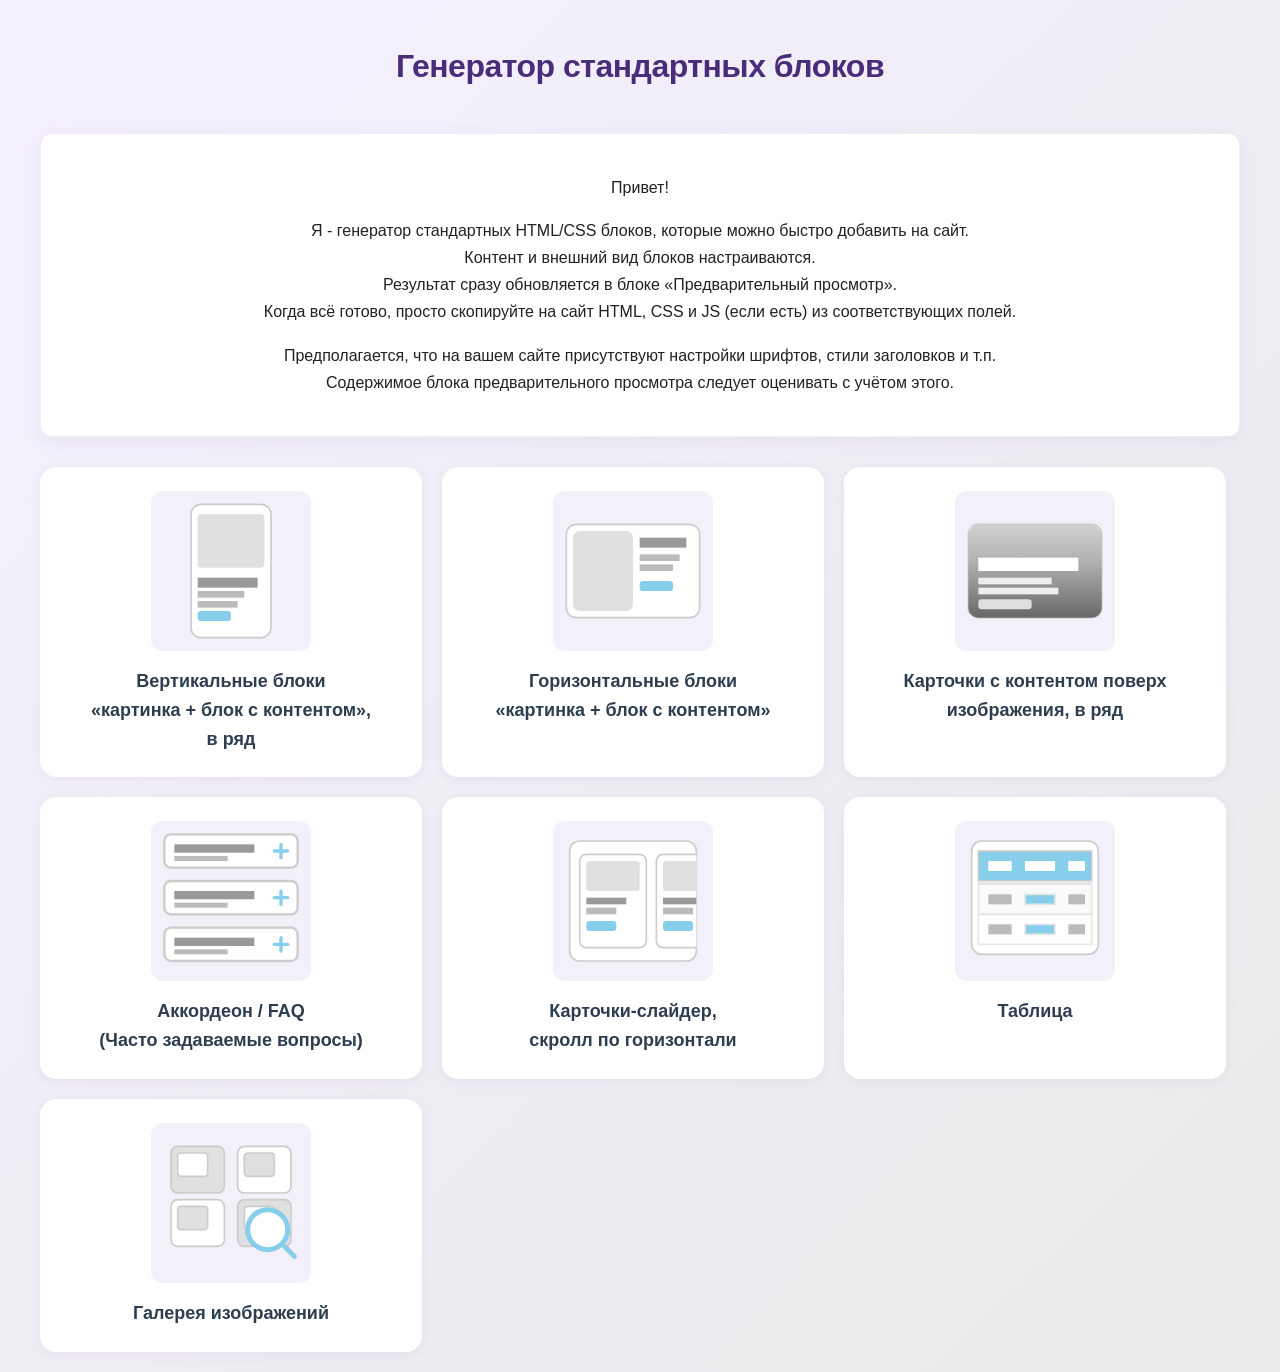
==== commit 71a10bb8: "Допилен текст" ====
--- a/index.html
+++ b/index.html
@@ -23,10 +23,12 @@
     <div id="main-text-field" class="main-text-field">
         <div class="main-text-content">
             <p>Привет!</p>
-            <p>Я генератор стандартных HTML/CSS блоков, которые можно быстро добавить на сайт.<br>
+            <p>Я - генератор стандартных HTML/CSS блоков, которые можно быстро добавить на сайт.<br>
             Контент и внешний вид блоков настраиваются.<br> 
             Результат сразу обновляется в блоке «Предварительный просмотр».<br> 
-            Когда всё готово, просто скопируй на сайт HTML, CSS и JS (если есть) из соответствующих полей.</p>
+            Когда всё готово, просто скопируйте на сайт HTML, CSS и JS (если есть) из соответствующих полей.</p>
+            <p>Предполагается, что на вашем сайте присутствуют настройки шрифтов, стили заголовков и т.п.<br>
+            Содержимое блока предварительного просмотра следует оценивать с учётом этого.</p>
         </div>
     </div>
 
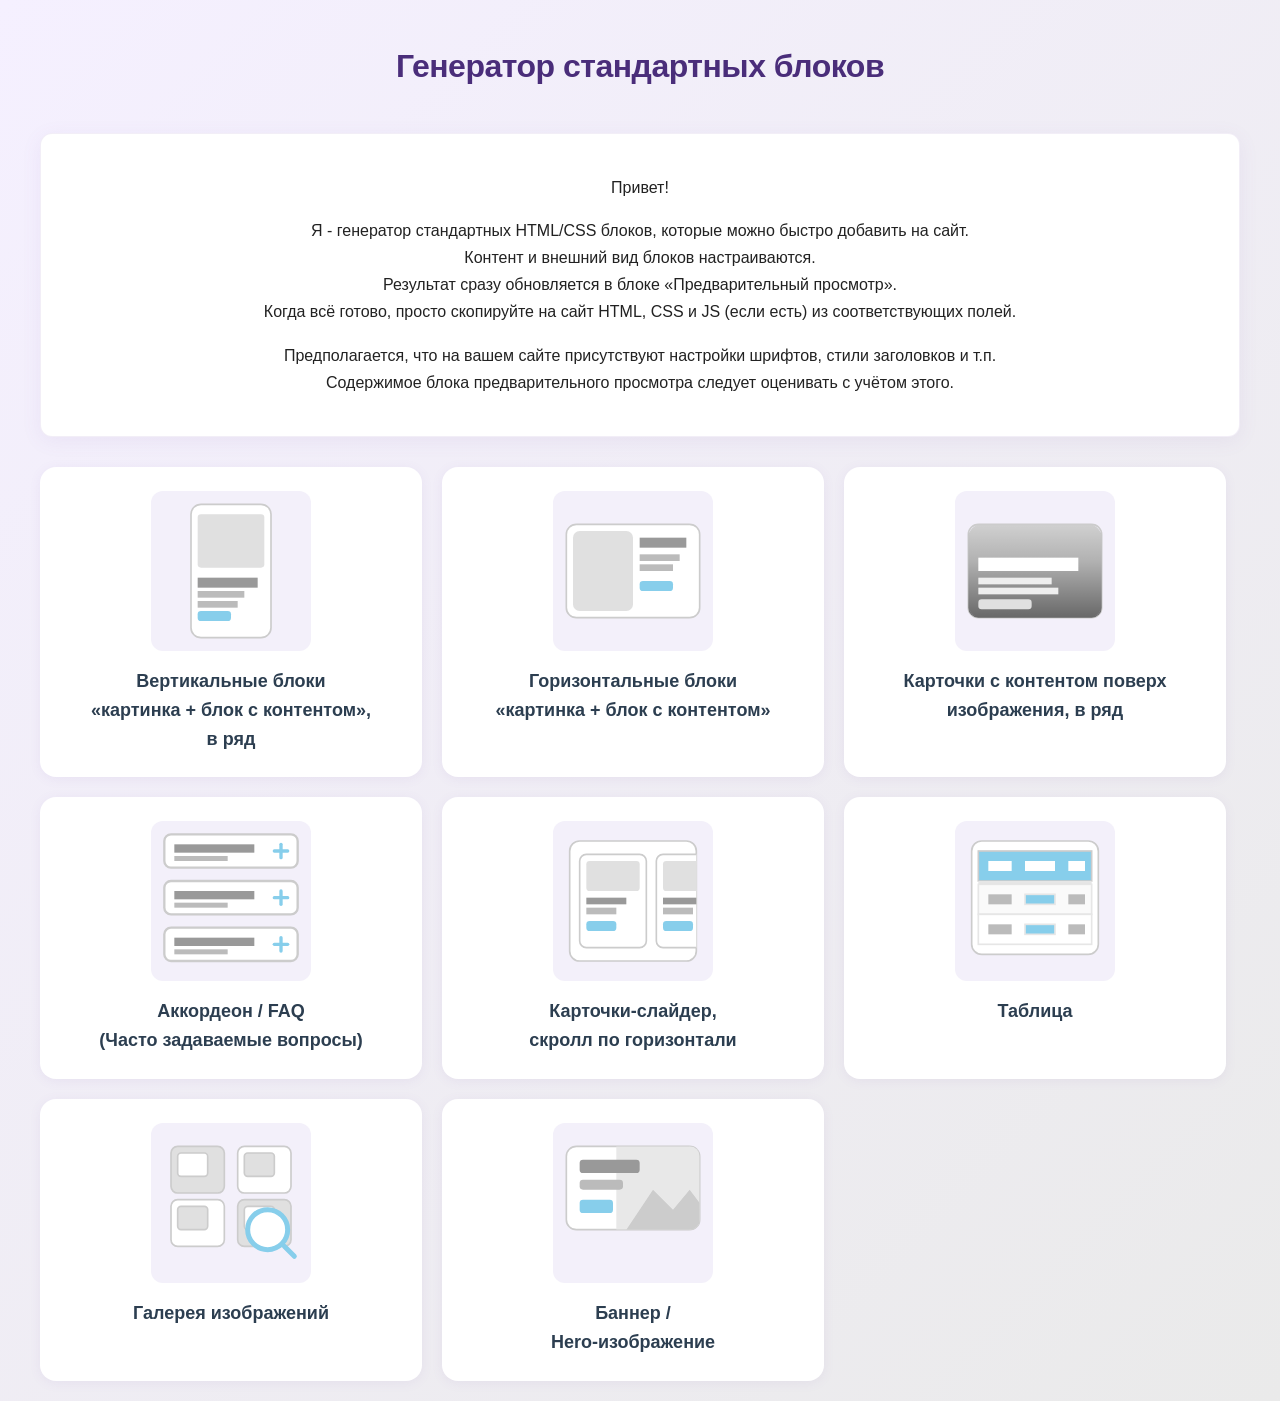
==== commit ae38bc12: "Добавление блока баннера" ====
--- a/index.html
+++ b/index.html
@@ -73,6 +73,12 @@
             <div class="menu-item-icon gallery"></div>
             <div class="menu-item-title">
                 Галерея изображений
+            </div>
+        </a>
+        <a class="menu-item" href="#banner-section">
+            <div class="menu-item-icon banner"></div>
+            <div class="menu-item-title">
+                Баннер /<br>Hero-изображение
             </div>
         </a>
     </nav>
@@ -1912,7 +1918,157 @@
         </div>
     </div>
 
-    <script src="js/common.js"></script>
+    <div class="section" id="banner-section">
+        <h2>Баннер / Hero-изображение</h2>
+        <div class="controls">
+            <div class="control-group">
+                <label>Количество баннеров (1-12):</label>
+                <input type="number" id="b-count" min="1" max="12" value="3" class="js-number-validate">
+            </div>
+            <div class="control-group">
+                <label>Тип баннера:</label>
+                <select id="b-mode">
+                    <option value="full">Весь баннер — ссылка</option>
+                    <option value="button" selected>Фон + текст + кнопка</option>
+                </select>
+            </div>
+            <div class="control-group">
+                <label>Слайдер:</label>
+                <div class="checkbox-group">
+                    <label><input type="checkbox" id="b-show-arrows" checked> Стрелки (десктоп)</label>
+                    <label><input type="checkbox" id="b-show-arrows-mobile"> Стрелки (мобильные)</label>
+                    <label><input type="checkbox" id="b-show-dots" checked> Точки (десктоп)</label>
+                    <label><input type="checkbox" id="b-show-dots-mobile" checked> Точки (мобильные)</label>
+                    <label><input type="checkbox" id="b-autoplay"> Автопрокрутка</label>
+                </div>
+            </div>
+
+            <div class="settings-tabs-container">
+                <div class="tabs-header">
+                    <div class="tab-btn active" data-tab="content">Настройки контента</div>
+                    <div class="tab-btn" data-tab="advanced">Настройки дизайна</div>
+                </div>
+                <div class="tab-content content-settings">
+                    <div id="b-content-fields-container" class="content-fields-wrapper">
+
+                    </div>
+                </div>
+                <div class="tab-content advanced-settings hidden">
+                    <div class="settings-groups-wrapper">
+
+                        <div class="settings-group">
+                            <div class="settings-group-header">Слайдер</div>
+                            <div class="settings-group-body">
+                                <div class="control-group">
+                                    <label>Интервал автопрокрутки (мс):</label>
+                                    <input type="number" id="b-autoplay-delay" min="1000" max="20000" step="500" value="5000">
+                                </div>
+                                <div class="control-group">
+                                    <label>Соотношение сторон на десктопах:</label>
+                                    <select id="b-aspect-ratio">
+                                        <option value="21/9">21:9 (широкий)</option>
+                                        <option value="16/9" selected>16:9</option>
+                                        <option value="16/10">16:10</option>
+                                        <option value="3/2">3:2</option>
+                                        <option value="4/3">4:3</option>
+                                        <option value="1/1">1:1 (квадрат)</option>
+                                    </select>
+                                </div>
+                                <div class="control-group">
+                                    <label>Соотношение сторон на мобильных:</label>
+                                    <select id="b-aspect-ratio-mobile">
+                                        <option value="21/9">21:9 (широкий)</option>
+                                        <option value="16/9" selected>16:9</option>
+                                        <option value="16/10">16:10</option>
+                                        <option value="3/2">3:2</option>
+                                        <option value="4/3">4:3</option>
+                                        <option value="1/1">1:1 (квадрат)</option>
+                                    </select>
+                                </div>
+                                <div class="control-group">
+                                    <label>Мобильная версия включается от (px):</label>
+                                    <input type="number" id="b-breakpoint" min="320" max="1920" step="10" value="768">
+                                </div>
+                            </div>
+                        </div>
+
+                        <div class="settings-group">
+                            <div class="settings-group-header">Текст</div>
+                            <div class="settings-group-body">
+                                <div class="control-group">
+                                    <label>Размер шрифта заголовка (px):</label>
+                                    <input type="number" id="b-title-font-size" min="10" max="90" value="42">
+                                </div>
+                                <div class="control-group">
+                                    <label>Размер шрифта подзаголовка (px):</label>
+                                    <input type="number" id="b-subtitle-font-size" min="8" max="40" value="18">
+                                </div>
+                                <div class="control-group">
+                                    <label>Размер шрифта заголовка на мобильных (px):</label>
+                                    <input type="number" id="b-mobile-title-font-size" min="10" max="60" value="28">
+                                </div>
+                                <div class="control-group">
+                                    <label>Размер шрифта подзаголовка на мобильных (px):</label>
+                                    <input type="number" id="b-mobile-subtitle-font-size" min="8" max="30" value="16">
+                                </div>
+                            </div>
+                        </div>
+
+                        <div class="settings-group">
+                            <div class="settings-group-header">Кнопка</div>
+                            <div class="settings-group-body">
+                                <div class="control-group">
+                                    <label>Размер шрифта кнопки (px):</label>
+                                    <input type="number" id="b-btn-font-size" min="7" max="30" value="16">
+                                </div>
+                                <div class="control-group">
+                                    <label>Скругление углов кнопки (px):</label>
+                                    <input type="number" id="b-btn-radius" min="0" max="50" value="4">
+                                </div>
+                            </div>
+                        </div>
+
+                        <div class="settings-group">
+                            <div class="settings-group-header">Кастомные CSS-классы</div>
+                            <div class="settings-group-body">
+                                <div class="control-group">
+                                    <label for="b-custom-wrapper-class">Кастомный класс обёртки:</label>
+                                    <input type="text" id="b-custom-wrapper-class" value="" placeholder="my-hero" class="full-width-input">
+                                </div>
+                            </div>
+                        </div>
+
+                    </div>
+                </div>
+            </div>
+
+        </div>
+
+        <div class="outputs">
+            <div class="output-box">
+                <div class="output-label">CSS
+                    <button class="copy-btn" onclick="copyToClipboard('b-css', this)">Копировать</button>
+                </div>
+                <textarea id="b-css" readonly></textarea>
+            </div>
+            <div class="output-box">
+                <div class="output-label">HTML
+                    <button class="copy-btn" onclick="copyToClipboard('b-html', this)">Копировать</button>
+                </div>
+                <textarea id="b-html" readonly></textarea>
+            </div>
+        </div>
+        <div class="outputs">
+            <div class="output-box" style="width:100%;">
+                <div class="output-label">JS
+                    <button class="copy-btn" onclick="copyToClipboard('b-js', this)">Копировать</button>
+                </div>
+                <textarea id="b-js" readonly></textarea>
+            </div>
+        </div>
+    </div>
+
+<script src="js/common.js"></script>
     <script src="js/vertical.js"></script>
     <script src="js/horizontal.js"></script>
     <script src="js/overlay.js"></script>
@@ -1920,5 +2076,6 @@
     <script src="js/scroll.js"></script>
     <script src="js/table.js"></script>
     <script src="js/gallery.js"></script>
+    <script src="js/banner.js"></script>
 </body>
 </html>
--- a/styles/styles.css
+++ b/styles/styles.css
@@ -90,6 +90,9 @@
 }
 .menu-item-icon.gallery {
     background-image: url('../img/gallery-icon.svg');
+}
+.menu-item-icon.banner {
+    background-image: url('../img/banner-icon.svg');
 }
 .menu-item-title {
     font-weight: 600;
